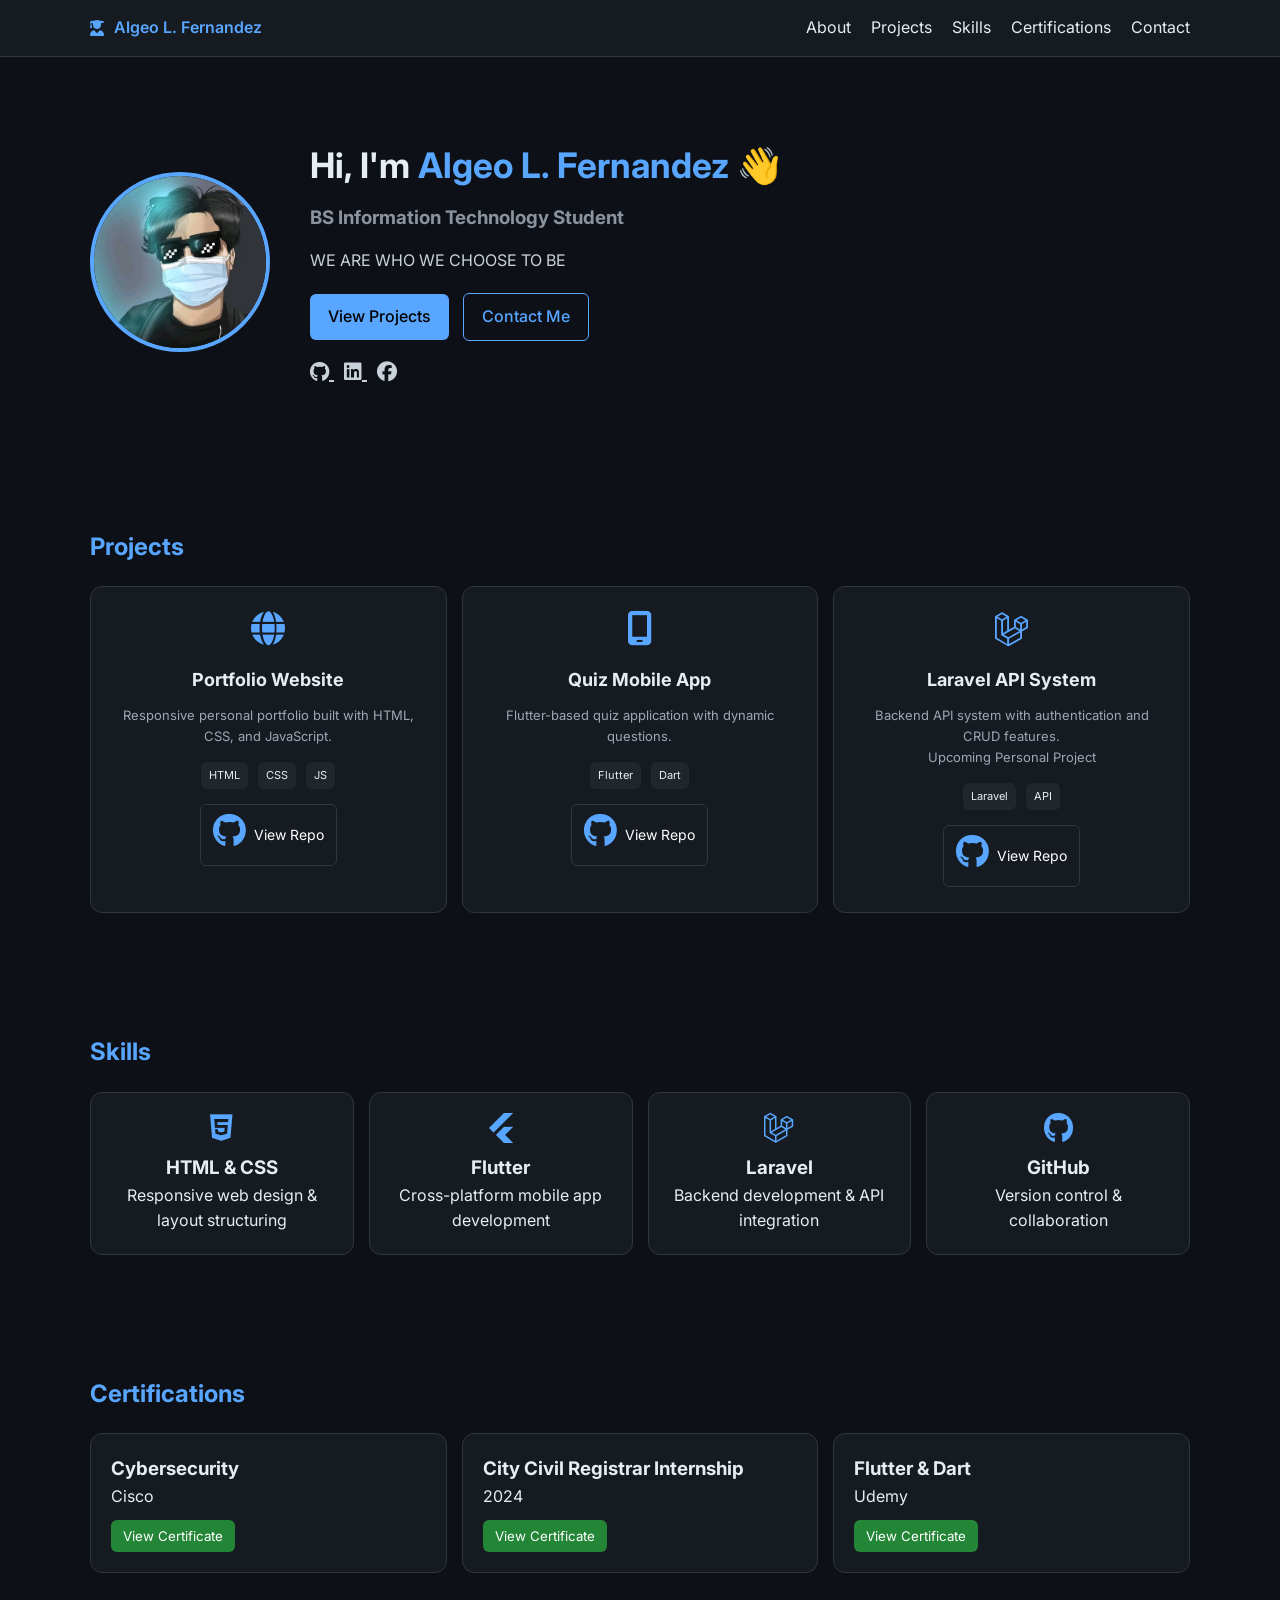
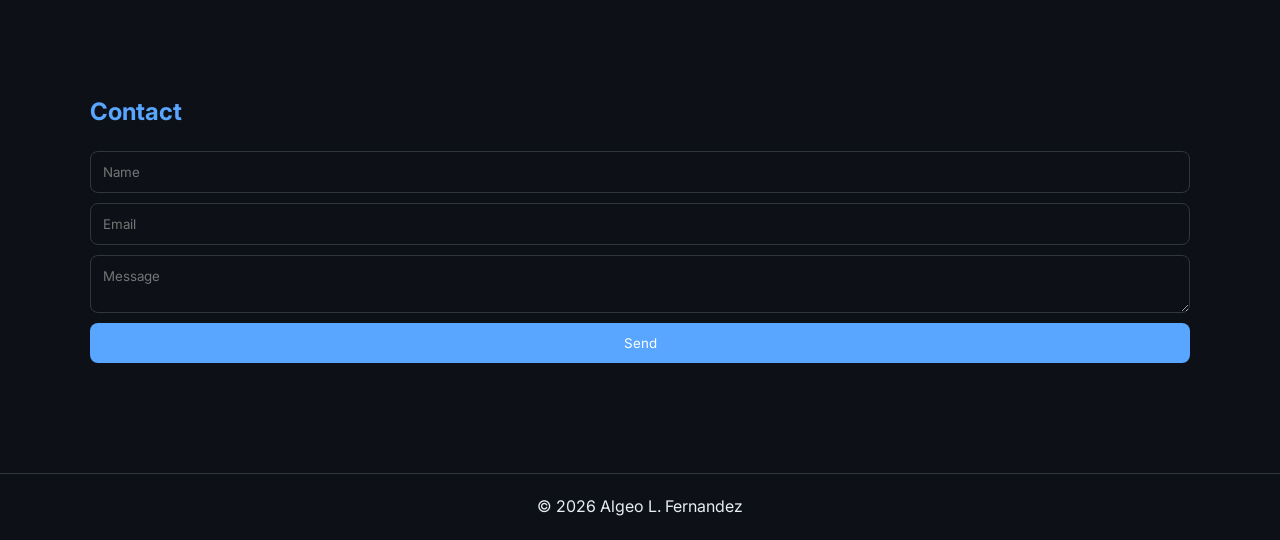
==== index.html @ 7cf80abf "first commit" ====
<!DOCTYPE html>
<html lang="en">
<head>
    <meta charset="UTF-8">
    <meta name="viewport" content="width=device-width, initial-scale=1.0, user-scalable=yes">
    <title>Algeo L. Fernandez · GitHub Style Portfolio</title>

    <link rel="stylesheet" href="https://cdnjs.cloudflare.com/ajax/libs/font-awesome/6.4.0/css/all.min.css">
    <link href="https://fonts.googleapis.com/css2?family=Inter:wght@300;400;500;600;700&display=swap" rel="stylesheet">

    <link rel="stylesheet" href="css/main.css">
</head>

<body>

<header class="header">
    <div class="container">
        <div class="logo">
            <i class="fas fa-user-graduate"></i>
            <span>Algeo L. Fernandez</span>
        </div>

        <button class="hamburger" id="hamburger">☰</button>

        <nav class="nav" id="nav">
            <a href="#profile" class="nav-link">About</a>
            <a href="#projects" class="nav-link">Projects</a>
            <a href="#skills" class="nav-link">Skills</a>
            <a href="#certifications" class="nav-link">Certifications</a>
            <a href="#contact" class="nav-link">Contact</a>
        </nav>
    </div>
</header>

<main class="container">

<!-- PROFILE -->
 <!-- HERO / INTRO -->
<section id="profile" class="hero">
    <div class="hero-content">

        <img src="assets/Geo12.jpg" alt="Profile" class="hero-avatar">

        <div class="hero-text">
            <h1>Hi, I'm <span>Algeo L. Fernandez</span> 👋</h1>

            <h3>BS Information Technology Student</h3>

            <p>
               WE ARE WHO WE CHOOSE TO BE
            </p>

            

            <div class="hero-buttons">
                <a href="#projects" class="btn primary">View Projects</a>
                <a href="#contact" class="btn outline">Contact Me</a>
            </div>

            <div class="hero-socials">
                <a href="https://github.com/Geopy2004" target="_blank">
                    <i class="fa-brands fa-github"></i>
                </a>
                <a href="https://linkedin.com" target="_blank">
                    <i class="fa-brands fa-linkedin"></i>
                </a>
                <a href="https://www.facebook.com/Geopy.69/" target="_blank">
                    <i class="fa-brands fa-facebook"></i>
                </a>
            </div>

        </div>
    </div>
</section>
<!-- PROJECTS -->
<section id="projects" class="section">
    <h2 class="section-title">Projects</h2>

    <div class="projects-grid">

        <div class="project-card">
            <i class="fa-solid fa-globe"></i>
            <h3>Portfolio Website</h3>
            <p>Responsive personal portfolio built with HTML, CSS, and JavaScript.</p>

            <div class="project-tags">
                <span>HTML</span>
                <span>CSS</span>
                <span>JS</span>
            </div>

            <!-- GITHUB LINK -->
            <a href="https://github.com/yourusername/portfolio-website" target="_blank" class="repo-btn">
                <i class="fa-brands fa-github"></i> View Repo
            </a>
        </div>

        <div class="project-card">
            <i class="fa-solid fa-mobile-screen"></i>
            <h3>Quiz Mobile App</h3>
            <p>Flutter-based quiz application with dynamic questions.</p>

            <div class="project-tags">
                <span>Flutter</span>
                <span>Dart</span>
            </div>

            <!-- GITHUB LINK -->
            <a href="https://github.com/yourusername/quiz-mobile-app" target="_blank" class="repo-btn">
                <i class="fa-brands fa-github"></i> View Repo
            </a>
        </div>

        <div class="project-card">
            <i class="fa-brands fa-laravel"></i>
            <h3>Laravel API System</h3>
            <p>Backend API system with authentication and CRUD features.</p>
            <p>Upcoming Personal Project</p>

            <div class="project-tags">
                <span>Laravel</span>
                <span>API</span>
            </div>

            <!-- GITHUB LINK -->
            <a href="https://github.com/yourusername/laravel-api-system" target="_blank" class="repo-btn">
                <i class="fa-brands fa-github"></i> View Repo
            </a>
        </div>

    </div>
</section>
<!-- SKILLS -->
<section id="skills" class="section">
    <h2 class="section-title">Skills</h2>

    <div class="skills-grid">

        <div class="skill-card">
            <i class="fa-brands fa-html5"></i>
            <h3>HTML & CSS</h3>
            <p>Responsive web design & layout structuring</p>
        </div>

        <div class="skill-card">
            <i class="fa-brands fa-flutter"></i>
            <h3>Flutter</h3>
            <p>Cross-platform mobile app development</p>
        </div>

        <div class="skill-card">
            <i class="fa-brands fa-laravel"></i>
            <h3>Laravel</h3>
            <p>Backend development & API integration</p>
        </div>

        <div class="skill-card">
            <i class="fa-brands fa-github"></i>
            <h3>GitHub</h3>
            <p>Version control & collaboration</p>
        </div>

    </div>
</section>

<!-- CERTIFICATIONS -->
<section id="certifications" class="section">
    <h2>Certifications</h2>

    <div class="cert-grid">

        <div class="cert-card">
            <h3>Cybersecurity</h3>
            <p>Cisco</p>
            <button class="view-cert" data-src="assets/certificates/cyber.pdf">
                View Certificate
            </button>
        </div>

        <div class="cert-card">
            <h3>City Civil Registrar Internship</h3>
            <p>2024</p>
            <button class="view-cert" data-src="assets/certificates/Civil_registrar.jpg">
                View Certificate
            </button>
        </div>

        <div class="cert-card">
            <h3>Flutter & Dart</h3>
            <p>Udemy</p>
            <button class="view-cert" data-src="assets/certificates/flutter.jpg">
                View Certificate
            </button>
        </div>

    </div>
</section>

<!-- CONTACT -->
<section id="contact" class="section">
    <h2>Contact</h2>

    <form id="contactForm">
        <input type="text" id="name" placeholder="Name" required>
        <input type="email" id="email" placeholder="Email" required>
        <textarea id="message" placeholder="Message" required></textarea>

        <button type="submit">Send</button>
        <p id="formStatus"></p>
    </form>
</section>

</main>

<!-- MODAL -->
<div id="certModal" class="modal">
    <span class="close">&times;</span>

    <div class="modal-content">
        <img id="certImage">
        <iframe id="certFrame"></iframe>
    </div>
</div>

<footer class="footer">
    <p>© 2026 Algeo L. Fernandez</p>
</footer>

<script src="js/script.js"></script>

</body>
</html>
---- css/main.css ----
/* ===== RESET ===== */
* {
    margin: 0;
    padding: 0;
    box-sizing: border-box;
    font-family: 'Inter', sans-serif;
}
/* HERO SECTION */
.hero {
    padding: 80px 0;
}

.hero-content {
    display: flex;
    align-items: center;
    gap: 40px;
    flex-wrap: wrap;
}

.hero-avatar {
    width: 180px;
    height: 180px;
    border-radius: 50%;
    object-fit: cover;
    border: 4px solid #58a6ff;
}

.hero-text h1 {
    font-size: 2.2rem;
    margin-bottom: 10px;
}

.hero-text h1 span {
    color: #58a6ff;
}

.hero-text h3 {
    color: #8b949e;
    margin-bottom: 15px;
}

.hero-text p {
    color: #c9d1d9;
    max-width: 600px;
    line-height: 1.6;
}

.hero-buttons {
    margin-top: 20px;
}

.btn {
    display: inline-block;
    padding: 10px 18px;
    margin-right: 10px;
    border-radius: 6px;
    text-decoration: none;
    font-weight: 500;
}

.primary {
    background: #58a6ff;
    color: #000;
}

.outline {
    border: 1px solid #58a6ff;
    color: #58a6ff;
}

.hero-socials {
    margin-top: 15px;
}

.hero-socials a {
    color: #c9d1d9;
    font-size: 20px;
    margin-right: 10px;
    transition: 0.3s;
}

.hero-socials a:hover {
    color: #58a6ff;
}
body {
    background: #0d1117;
    color: #e6edf3;
    line-height: 1.6;
}

/* ===== CONTAINER ===== */
.container {
    width: 90%;
    max-width: 1100px;
    margin: auto;
}

/* ===== HEADER ===== */
.header {
    position: sticky;
    top: 0;
    background: #161b22;
    padding: 15px 0;
    border-bottom: 1px solid #30363d;
    z-index: 1000;
}

.header .container {
    display: flex;
    justify-content: space-between;
    align-items: center;
}

.logo {
    display: flex;
    align-items: center;
    gap: 10px;
    font-weight: 600;
    color: #58a6ff;
}

/* NAV */
.nav {
    display: flex;
    gap: 20px;
}

.nav a {
    color: #e6edf3;
    text-decoration: none;
    transition: 0.3s;
}

.nav a:hover {
    color: #58a6ff;
}

/* HAMBURGER */
.hamburger {
    display: none;
    font-size: 26px;
    background: none;
    border: none;
    color: white;
    cursor: pointer;
}

/* ===== SECTIONS ===== */
.section {
    padding: 60px 0;
}

.section h2 {
    margin-bottom: 20px;
    color: #58a6ff;
}

/* ===== RESET ===== */
* {
    margin: 0;
    padding: 0;
    box-sizing: border-box;
    font-family: 'Inter', sans-serif;
}

body {
    background: #0d1117;
    color: #e6edf3;
    line-height: 1.6;
}

/* ===== CONTAINER ===== */
.container {
    width: 90%;
    max-width: 1100px;
    margin: auto;
}

/* ===== HEADER ===== */
.header {
    position: sticky;
    top: 0;
    background: #161b22;
    padding: 15px 0;
    border-bottom: 1px solid #30363d;
    z-index: 1000;
}

.header .container {
    display: flex;
    justify-content: space-between;
    align-items: center;
}

.logo {
    display: flex;
    align-items: center;
    gap: 10px;
    font-weight: 600;
    color: #58a6ff;
}

/* NAV */
.nav {
    display: flex;
    gap: 20px;
}

.nav a {
    color: #e6edf3;
    text-decoration: none;
    transition: 0.3s;
}

.nav a:hover {
    color: #58a6ff;
}

/* HAMBURGER */
.hamburger {
    display: none;
    font-size: 26px;
    background: none;
    border: none;
    color: white;
    cursor: pointer;
}

/* ===== SECTIONS ===== */
.section {
    padding: 60px 0;
}

.section h2 {
    margin-bottom: 20px;
    color: #58a6ff;
}

/* =========================
   PROFILE (LEFT - RIGHT)
========================= */
.profile-header {
    display: flex;
    align-items: center;
    justify-content: space-between;
    gap: 40px;
    flex-wrap: wrap;
}

.profile-avatar {
    width: 160px;
    height: 160px;
    border-radius: 50%;
    object-fit: cover;
    border: 3px solid #58a6ff;
}

.profile-header div {
    flex: 1;
    min-width: 250px;
}

/* =========================
   PROJECTS GRID (SKILLS STYLE)
========================= */
.projects-grid {
    display: grid;
    grid-template-columns: repeat(auto-fit, minmax(220px, 1fr));
    gap: 15px;
}

/* PROJECT CARD */
.project-card {
    background: #161b22;
    padding: 25px;
    border-radius: 12px;
    border: 1px solid #30363d;
    text-align: center;
    transition: 0.3s ease;
    cursor: pointer;
}

/* ICON */
.project-card i {
    font-size: 34px;
    color: #58a6ff;
    margin-bottom: 10px;
}

/* TITLE */
.project-card h3 {
    font-size: 18px;
    margin: 10px 0;
}

/* DESCRIPTION */
.project-card p {
    font-size: 13px;
    color: #9da7b3;
}

/* HOVER EFFECT */
.project-card:hover {
    transform: translateY(-6px);
    border-color: #58a6ff;
    box-shadow: 0 10px 20px rgba(88, 166, 255, 0.15);
}

/* TAGS */
.project-tags {
    margin-top: 12px;
}

.project-tags span {
    display: inline-block;
    background: #21262d;
    padding: 5px 8px;
    border-radius: 6px;
    font-size: 11px;
    margin: 3px;
    color: #e6edf3;
}

/* SECTION TITLE */
.section-title {
    margin-bottom: 20px;
    color: #58a6ff;
}
.repo-btn {
    display: inline-flex;
    align-items: center;
    gap: 8px;
    margin-top: 12px;
    padding: 8px 12px;
    border-radius: 6px;
    background: #161b22;
    color: #fff;
    text-decoration: none;
    border: 1px solid #30363d;
    transition: 0.3s;
    font-size: 14px;
}

.repo-btn:hover {
    background: #238636;
    border-color: #238636;
    transform: translateY(-2px);
}

/* =========================
   CERTIFICATIONS
========================= */
.cert-grid {
    display: grid;
    grid-template-columns: repeat(auto-fit, minmax(220px, 1fr));
    gap: 15px;
}

.cert-card {
    background: #161b22;
    padding: 20px;
    border-radius: 12px;
    border: 1px solid #30363d;
}

.view-cert {
    margin-top: 10px;
    padding: 8px 12px;
    border: none;
    background: #238636;
    color: white;
    border-radius: 6px;
    cursor: pointer;
}

/* =========================
   CONTACT
========================= */
form {
    display: flex;
    flex-direction: column;
    gap: 10px;
}

input, textarea {
    padding: 12px;
    border-radius: 8px;
    border: 1px solid #30363d;
    background: #0d1117;
    color: white;
}

button[type="submit"] {
    padding: 12px;
    background: #58a6ff;
    border: none;
    color: white;
    border-radius: 8px;
    cursor: pointer;
}

/* =========================
   MODAL (AUTO IMAGE SIZE FIX)
========================= */
.modal {
    display: none;
    position: fixed;
    inset: 0;
    background: rgba(0,0,0,0.85);
    justify-content: center;
    align-items: center;
    padding: 20px;
    z-index: 2000;
}

.modal-content {
    max-width: 90vw;
    max-height: 90vh;
    display: flex;
    justify-content: center;
    align-items: center;
}

.modal img {
    width: auto;
    height: auto;
    max-width: 100%;
    max-height: 90vh;
    object-fit: contain;
    border-radius: 8px;
}

.modal iframe {
    width: 90vw;
    height: 90vh;
    border: none;
    background: white;
}

.close {
    position: absolute;
    top: 15px;
    right: 25px;
    font-size: 32px;
    cursor: pointer;
    color: white;
}

/* =========================
   FOOTER
========================= */
.footer {
    text-align: center;
    padding: 20px;
    border-top: 1px solid #30363d;
    margin-top: 40px;
}

/* =========================
   RESPONSIVE
========================= */
@media (max-width: 768px) {

    .nav {
        display: none;
        flex-direction: column;
        background: #161b22;
        position: absolute;
        top: 60px;
        right: 20px;
        padding: 10px;
        border: 1px solid #30363d;
    }

    .nav.active {
        display: flex;
    }

    .hamburger {
        display: block;
    }

    .profile-header {
        flex-direction: column;
        text-align: center;
    }

    .project-card {
        flex-direction: column;
    }
}

/* ===== SKILLS ===== */
.skills-grid {
    display: grid;
    grid-template-columns: repeat(auto-fit, minmax(200px, 1fr));
    gap: 15px;
}

.skill-card {
    background: #161b22;
    padding: 20px;
    border-radius: 12px;
    border: 1px solid #30363d;
    text-align: center;
    transition: 0.3s;
}

.skill-card i {
    font-size: 30px;
    margin-bottom: 10px;
    color: #58a6ff;
}

.skill-card:hover {
    transform: scale(1.05);
}

/* ===== CERTIFICATES ===== */
.cert-grid {
    display: grid;
    grid-template-columns: repeat(auto-fit, minmax(220px, 1fr));
    gap: 15px;
}

.cert-card {
    background: #161b22;
    padding: 20px;
    border-radius: 12px;
    border: 1px solid #30363d;
}

.view-cert {
    margin-top: 10px;
    padding: 8px 12px;
    border: none;
    background: #238636;
    color: white;
    border-radius: 6px;
    cursor: pointer;
}

/* ===== CONTACT ===== */
form {
    display: flex;
    flex-direction: column;
    gap: 10px;
}

input, textarea {
    padding: 12px;
    border-radius: 8px;
    border: 1px solid #30363d;
    background: #0d1117;
    color: white;
}

button[type="submit"] {
    padding: 12px;
    background: #58a6ff;
    border: none;
    color: white;
    border-radius: 8px;
    cursor: pointer;
}

/* ===== MODAL ===== */
.modal {
    display: none;
    position: fixed;
    inset: 0;
    background: rgba(0,0,0,0.85);
    justify-content: center;
    align-items: center;
    padding: 20px;
}

.modal-content {
    max-width: 90vw;
    max-height: 90vh;
    display: flex;
    justify-content: center;
    align-items: center;
}

/* IMAGE AUTO SIZE (KEY FIX) */
.modal img {
    width: auto;
    height: auto;
    max-width: 100%;
    max-height: 90vh;
    object-fit: contain;
    border-radius: 8px;
}

/* PDF VIEW */
.modal iframe {
    width: 90vw;
    height: 90vh;
    border: none;
}

.close {
    position: absolute;
    top: 15px;
    right: 25px;
    font-size: 32px;
    cursor: pointer;
    color: white;
}

/* ===== FOOTER ===== */
.footer {
    text-align: center;
    padding: 20px;
    border-top: 1px solid #30363d;
    margin-top: 40px;
}

/* ===== RESPONSIVE ===== */
@media (max-width: 768px) {
    .nav {
        display: none;
        flex-direction: column;
        background: #161b22;
        position: absolute;
        top: 60px;
        right: 20px;
        padding: 10px;
        border: 1px solid #30363d;
    }

    .nav.active {
        display: flex;
    }

    .hamburger {
        display: block;
    }

    .profile-header {
        flex-direction: column;
        text-align: center;
    }
}
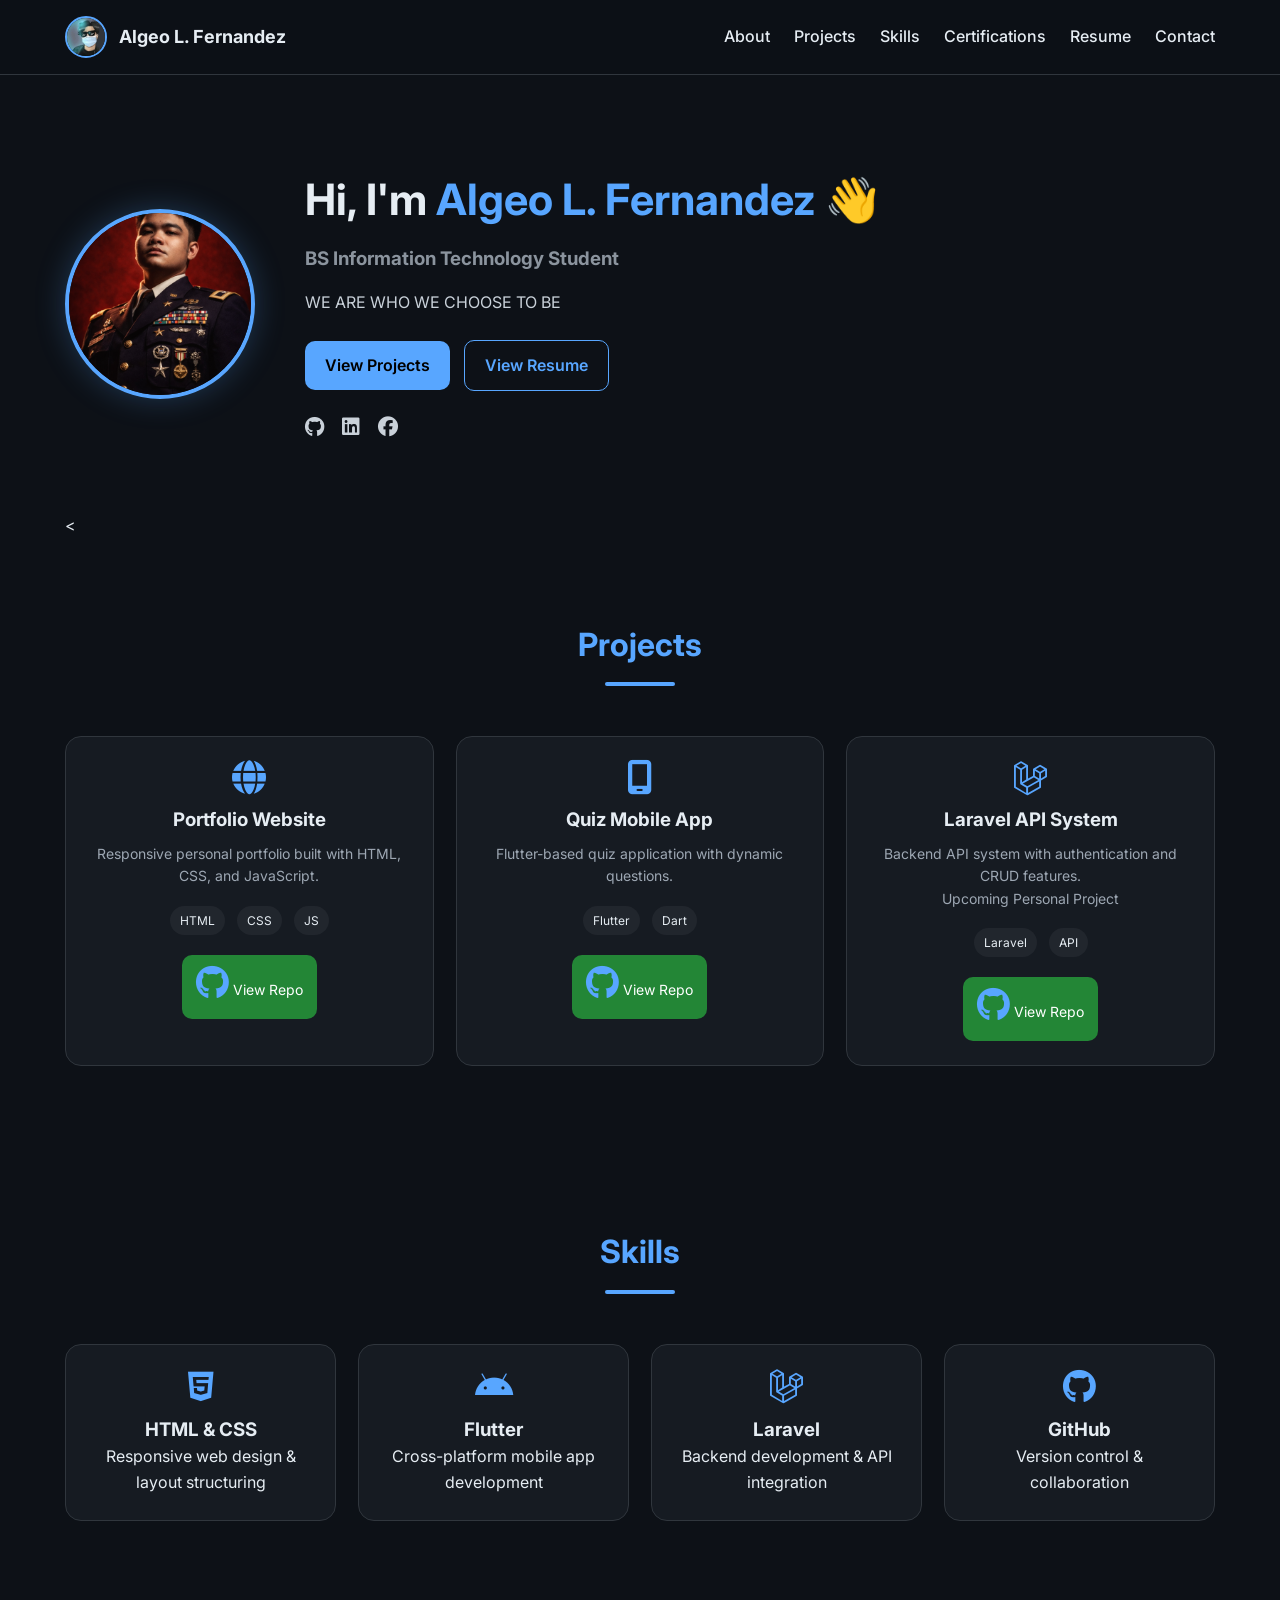
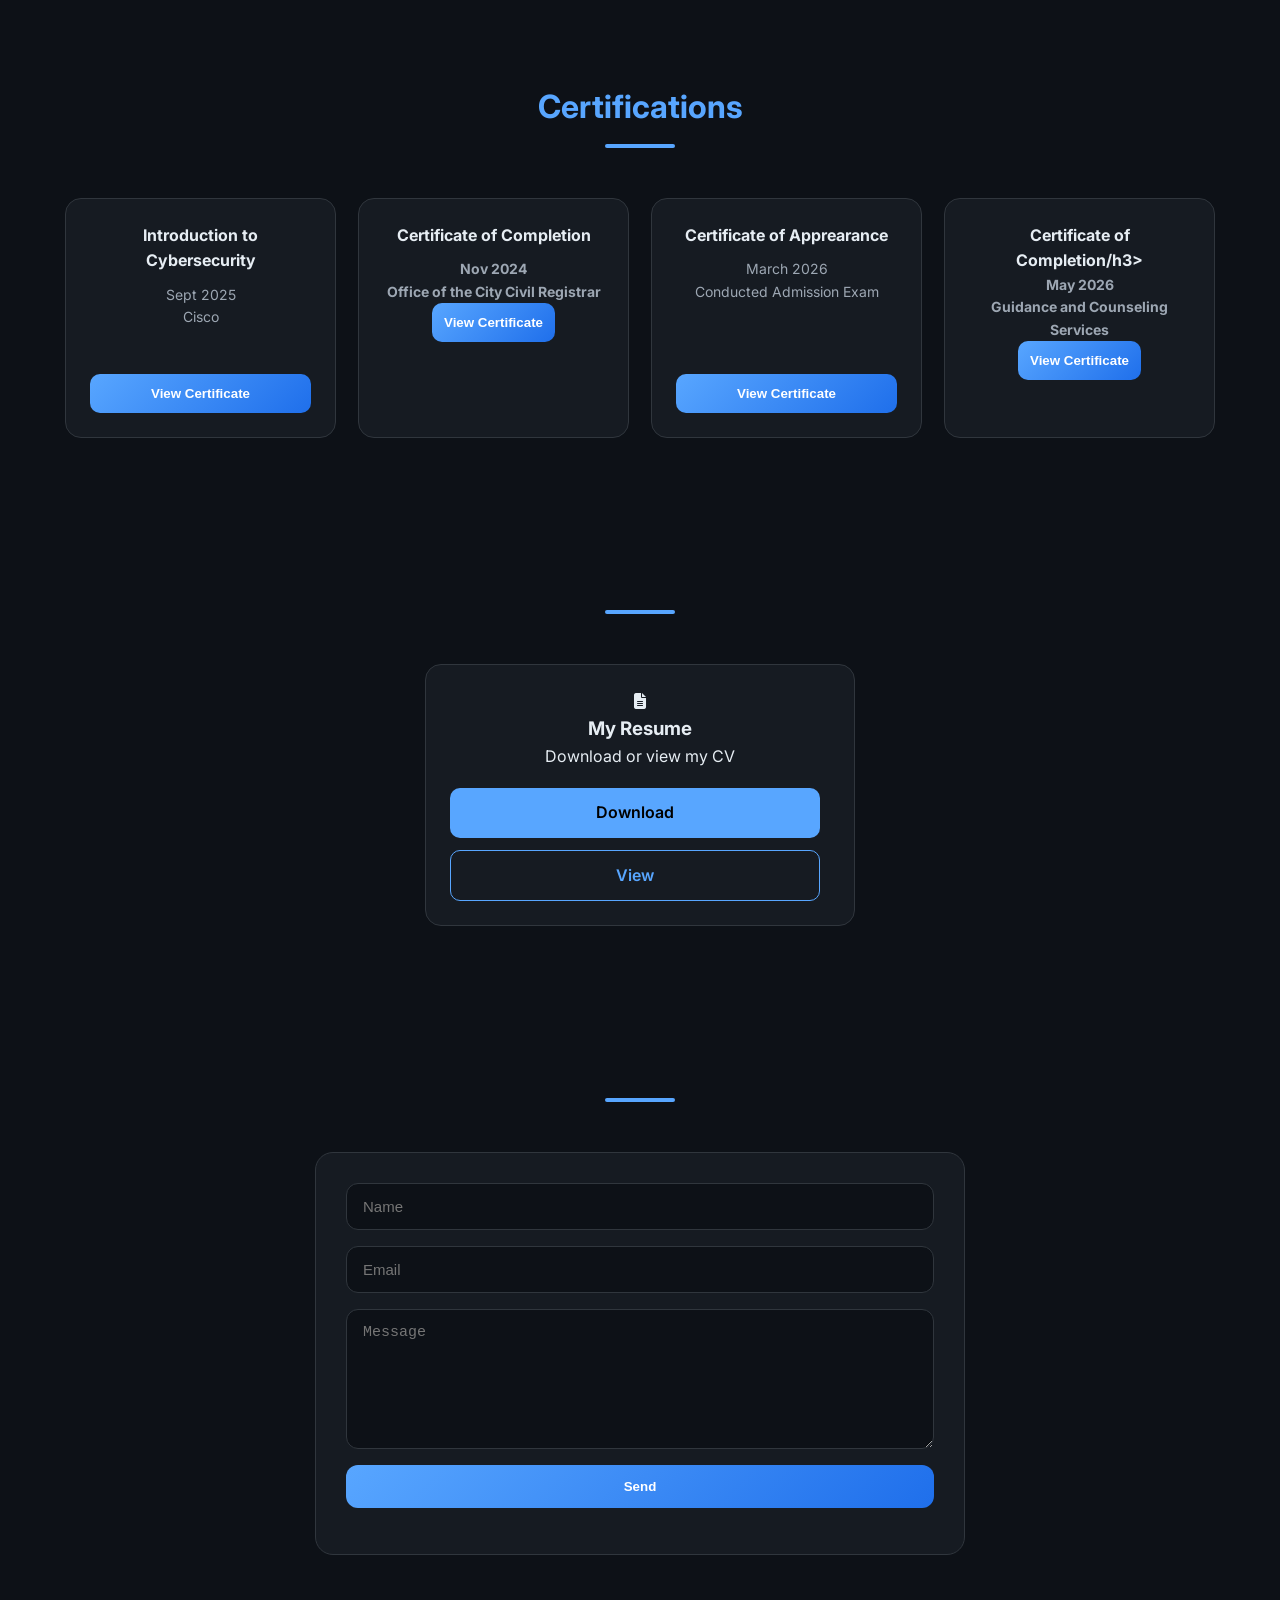
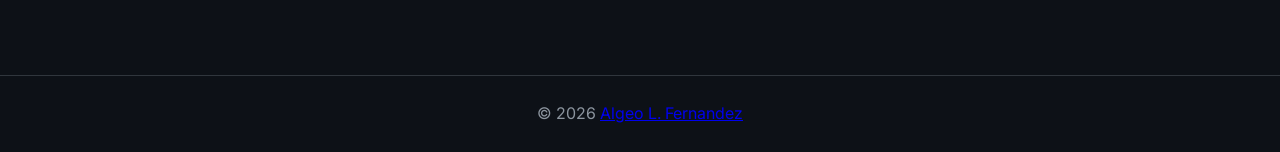
==== commit 7aa43f84: "your message" ====
--- a/index.html
+++ b/index.html
@@ -13,66 +13,60 @@
 
 <body>
 
+<!-- HEADER -->
 <header class="header">
     <div class="container">
-        <div class="logo">
-            <i class="fas fa-user-graduate"></i>
+
+        <div class="pfp">
+            <img src="assets/Geo12.jpg" alt="Profile Picture">
             <span>Algeo L. Fernandez</span>
         </div>
 
-        <button class="hamburger" id="hamburger">☰</button>
+        <button class="hamburger" id="hamburger" aria-label="Menu">☰</button>
 
         <nav class="nav" id="nav">
             <a href="#profile" class="nav-link">About</a>
             <a href="#projects" class="nav-link">Projects</a>
             <a href="#skills" class="nav-link">Skills</a>
             <a href="#certifications" class="nav-link">Certifications</a>
+            <a href="#resume" class="nav-link">Resume</a>
             <a href="#contact" class="nav-link">Contact</a>
         </nav>
+
     </div>
 </header>
 
 <main class="container">
 
 <!-- PROFILE -->
- <!-- HERO / INTRO -->
 <section id="profile" class="hero">
     <div class="hero-content">
 
-        <img src="assets/Geo12.jpg" alt="Profile" class="hero-avatar">
+        <img src="assets/algeo.png" alt="Profile" class="hero-avatar">
 
         <div class="hero-text">
+
             <h1>Hi, I'm <span>Algeo L. Fernandez</span> 👋</h1>
-
             <h3>BS Information Technology Student</h3>
 
-            <p>
-               WE ARE WHO WE CHOOSE TO BE
-            </p>
-
-            
+            <p>WE ARE WHO WE CHOOSE TO BE</p>
 
             <div class="hero-buttons">
                 <a href="#projects" class="btn primary">View Projects</a>
-                <a href="#contact" class="btn outline">Contact Me</a>
+                <a href="#resume" class="btn outline">View Resume</a>
             </div>
 
             <div class="hero-socials">
-                <a href="https://github.com/Geopy2004" target="_blank">
-                    <i class="fa-brands fa-github"></i>
-                </a>
-                <a href="https://linkedin.com" target="_blank">
-                    <i class="fa-brands fa-linkedin"></i>
-                </a>
-                <a href="https://www.facebook.com/Geopy.69/" target="_blank">
-                    <i class="fa-brands fa-facebook"></i>
-                </a>
-            </div>
-
-        </div>
-    </div>
-</section>
-<!-- PROJECTS -->
+                <a href="https://github.com/Geopy2004" target="_blank"><i class="fa-brands fa-github"></i></a>
+                <a href="https://linkedin.com" target="_blank"><i class="fa-brands fa-linkedin"></i></a>
+                <a href="https://www.facebook.com/Geopy.69/" target="_blank"><i class="fa-brands fa-facebook"></i></a>
+            </div>
+
+        </div>
+    </div>
+</section>
+
+<<!-- PROJECTS -->
 <section id="projects" class="section">
     <h2 class="section-title">Projects</h2>
 
@@ -130,6 +124,7 @@
 
     </div>
 </section>
+
 <!-- SKILLS -->
 <section id="skills" class="section">
     <h2 class="section-title">Skills</h2>
@@ -143,7 +138,7 @@
         </div>
 
         <div class="skill-card">
-            <i class="fa-brands fa-flutter"></i>
+            <i class="fa-brands fa-android"></i>
             <h3>Flutter</h3>
             <p>Cross-platform mobile app development</p>
         </div>
@@ -163,34 +158,59 @@
     </div>
 </section>
 
+
 <!-- CERTIFICATIONS -->
 <section id="certifications" class="section">
-    <h2>Certifications</h2>
+    <h2 class="section-title">Certifications</h2>
 
     <div class="cert-grid">
 
         <div class="cert-card">
-            <h3>Cybersecurity</h3>
+            <h3>Introduction to Cybersecurity</h3>
+            <p>Sept 2025</p>
             <p>Cisco</p>
-            <button class="view-cert" data-src="assets/certificates/cyber.pdf">
-                View Certificate
-            </button>
-        </div>
-
-        <div class="cert-card">
-            <h3>City Civil Registrar Internship</h3>
-            <p>2024</p>
-            <button class="view-cert" data-src="assets/certificates/Civil_registrar.jpg">
-                View Certificate
-            </button>
-        </div>
-
-        <div class="cert-card">
-            <h3>Flutter & Dart</h3>
-            <p>Udemy</p>
-            <button class="view-cert" data-src="assets/certificates/flutter.jpg">
-                View Certificate
-            </button>
+            <button class="view-cert" data-src="assets/certificates/cyber.pdf">View Certificate</button>
+        </div>
+
+        <div class="cert-card">
+            <h3>Certificate of Completion<h3>
+                <p>Nov 2024</p>
+            <p>Office of the City Civil Registrar</p>
+            <button class="view-cert" data-src="assets/certificates/Civil_registrar.jpg">View Certificate</button>
+        </div>
+
+        <div class="cert-card">
+            <h3>Certificate of Apprearance</h3>
+            <p>March 2026</p>
+            <p>Conducted Admission Exam</p>
+            <button class="view-cert" data-src="assets/certificates/hello.png">View Certificate</button>
+        </div>
+
+        <div class="cert-card">
+            <h3>Certificate of Completion/h3>
+                <p>May 2026</p>
+            <p>Guidance and Counseling Services</p>
+            <button class="view-cert" data-src="assets/certificates/sas.jpg">View Certificate</button>
+        </div>
+
+    </div>
+</section>
+
+<!-- RESUME -->
+<section id="resume" class="section">
+    <h2 class="section-title"></h2>
+
+    <div class="resume-container">
+
+        <div class="resume-card">
+            <i class="fas fa-file-alt"></i>
+            <h3>My Resume</h3>
+            <p>Download or view my CV</p>
+
+            <div class="resume-actions">
+                <a href="assets/resume/Resume.pdf" download class="btn primary">Download</a>
+                <a href="assets/resume/Resume.pdf" target="_blank" class="btn outline">View</a>
+            </div>
         </div>
 
     </div>
@@ -198,33 +218,43 @@
 
 <!-- CONTACT -->
 <section id="contact" class="section">
-    <h2>Contact</h2>
-
-    <form id="contactForm">
-        <input type="text" id="name" placeholder="Name" required>
-        <input type="email" id="email" placeholder="Email" required>
-        <textarea id="message" placeholder="Message" required></textarea>
+    <h2 class="section-title"></h2>
+
+    <form id="contactForm" action="https://formsubmit.co/algeofernan34@gmail.com" method="POST">
+
+        <input type="text" name="name" placeholder="Name" required>
+        <input type="email" name="email" placeholder="Email" required>
+        <textarea name="message" placeholder="Message" required></textarea>
+
+        <input type="hidden" name="_captcha" value="false">
+        <input type="hidden" name="_next" value="thankyou.html">
 
         <button type="submit">Send</button>
+
         <p id="formStatus"></p>
+
     </form>
 </section>
 
 </main>
 
-<!-- MODAL -->
+<!-- FOOTER -->
+<footer class="footer">
+   <p>
+    © 2026 
+    <a href="games.html">Algeo L. Fernandez</a>
+</p>
+</footer>
+
+<!-- MODAL (MOVED OUTSIDE MAIN - BEST PRACTICE) -->
 <div id="certModal" class="modal">
     <span class="close">&times;</span>
 
     <div class="modal-content">
-        <img id="certImage">
-        <iframe id="certFrame"></iframe>
+        <img id="certImage" class="cert-preview">
+        <iframe id="certFrame" class="cert-preview"></iframe>
     </div>
 </div>
-
-<footer class="footer">
-    <p>© 2026 Algeo L. Fernandez</p>
-</footer>
 
 <script src="js/script.js"></script>
 
--- a/css/main.css
+++ b/css/main.css
@@ -1,645 +1,501 @@
+/* ==================================================
+   CLEANED + IMPROVED PORTFOLIO CSS
+   Modern Dark Theme / Better Layout / Smooth Effects
+================================================== */
+
 /* ===== RESET ===== */
-* {
-    margin: 0;
-    padding: 0;
-    box-sizing: border-box;
-    font-family: 'Inter', sans-serif;
-}
-/* HERO SECTION */
-.hero {
-    padding: 80px 0;
-}
-
-.hero-content {
-    display: flex;
-    align-items: center;
-    gap: 40px;
-    flex-wrap: wrap;
-}
-
-.hero-avatar {
-    width: 180px;
-    height: 180px;
-    border-radius: 50%;
-    object-fit: cover;
-    border: 4px solid #58a6ff;
-}
-
-.hero-text h1 {
-    font-size: 2.2rem;
-    margin-bottom: 10px;
-}
-
-.hero-text h1 span {
-    color: #58a6ff;
-}
-
-.hero-text h3 {
-    color: #8b949e;
-    margin-bottom: 15px;
-}
-
-.hero-text p {
-    color: #c9d1d9;
-    max-width: 600px;
-    line-height: 1.6;
-}
-
-.hero-buttons {
-    margin-top: 20px;
-}
-
-.btn {
-    display: inline-block;
-    padding: 10px 18px;
-    margin-right: 10px;
-    border-radius: 6px;
-    text-decoration: none;
-    font-weight: 500;
-}
-
-.primary {
-    background: #58a6ff;
-    color: #000;
-}
-
-.outline {
-    border: 1px solid #58a6ff;
-    color: #58a6ff;
-}
-
-.hero-socials {
-    margin-top: 15px;
-}
-
-.hero-socials a {
-    color: #c9d1d9;
-    font-size: 20px;
-    margin-right: 10px;
-    transition: 0.3s;
-}
-
-.hero-socials a:hover {
-    color: #58a6ff;
-}
-body {
-    background: #0d1117;
-    color: #e6edf3;
-    line-height: 1.6;
-}
-
-/* ===== CONTAINER ===== */
-.container {
-    width: 90%;
-    max-width: 1100px;
-    margin: auto;
+*{
+  margin:0;
+  padding:0;
+  box-sizing:border-box;
+}
+
+html{
+  scroll-behavior:smooth;
+}
+
+body{
+  font-family:'Inter',sans-serif;
+  background:#0d1117;
+  color:#e6edf3;
+  line-height:1.6;
+}
+
+/* ===== GLOBAL ===== */
+.container{
+  width:90%;
+  max-width:1150px;
+  margin:auto;
+}
+
+.section{
+  padding:80px 0;
+}
+
+.section-title{
+  text-align:center;
+  font-size:2rem;
+  margin-bottom:50px;
+  color:#58a6ff;
+  position:relative;
+}
+
+.section-title::after{
+  content:"";
+  width:70px;
+  height:4px;
+  background:#58a6ff;
+  display:block;
+  margin:12px auto 0;
+  border-radius:10px;
 }
 
 /* ===== HEADER ===== */
-.header {
-    position: sticky;
-    top: 0;
-    background: #161b22;
-    padding: 15px 0;
-    border-bottom: 1px solid #30363d;
-    z-index: 1000;
-}
-
-.header .container {
-    display: flex;
-    justify-content: space-between;
-    align-items: center;
-}
-
-.logo {
-    display: flex;
-    align-items: center;
-    gap: 10px;
-    font-weight: 600;
-    color: #58a6ff;
+.header{
+  position:sticky;
+  top:0;
+  z-index:1000;
+  background:rgba(13,17,23,.88);
+  backdrop-filter:blur(12px);
+  border-bottom:1px solid #30363d;
+}
+
+.header .container{
+  display:flex;
+  justify-content:space-between;
+  align-items:center;
+  padding:16px 0;
+}
+
+/* Profile Logo */
+.pfp{
+  display:flex;
+  align-items:center;
+  gap:12px;
+}
+
+.pfp img{
+  width:42px;
+  height:42px;
+  border-radius:50%;
+  object-fit:cover;
+  border:2px solid #58a6ff;
+}
+
+.pfp span{
+  font-size:18px;
+  font-weight:700;
 }
 
 /* NAV */
-.nav {
-    display: flex;
-    gap: 20px;
-}
-
-.nav a {
-    color: #e6edf3;
-    text-decoration: none;
-    transition: 0.3s;
-}
-
-.nav a:hover {
-    color: #58a6ff;
+.nav{
+  display:flex;
+  gap:24px;
+}
+
+.nav a{
+  text-decoration:none;
+  color:#e6edf3;
+  font-weight:500;
+  transition:.25s;
+}
+
+.nav a:hover{
+  color:#58a6ff;
 }
 
 /* HAMBURGER */
-.hamburger {
-    display: none;
-    font-size: 26px;
-    background: none;
-    border: none;
-    color: white;
-    cursor: pointer;
-}
-
-/* ===== SECTIONS ===== */
-.section {
-    padding: 60px 0;
-}
-
-.section h2 {
-    margin-bottom: 20px;
-    color: #58a6ff;
-}
-
-/* ===== RESET ===== */
-* {
-    margin: 0;
-    padding: 0;
-    box-sizing: border-box;
-    font-family: 'Inter', sans-serif;
-}
-
-body {
-    background: #0d1117;
-    color: #e6edf3;
-    line-height: 1.6;
-}
-
-/* ===== CONTAINER ===== */
-.container {
-    width: 90%;
-    max-width: 1100px;
-    margin: auto;
-}
-
-/* ===== HEADER ===== */
-.header {
-    position: sticky;
-    top: 0;
-    background: #161b22;
-    padding: 15px 0;
-    border-bottom: 1px solid #30363d;
-    z-index: 1000;
-}
-
-.header .container {
-    display: flex;
-    justify-content: space-between;
-    align-items: center;
-}
-
-.logo {
-    display: flex;
-    align-items: center;
-    gap: 10px;
-    font-weight: 600;
-    color: #58a6ff;
-}
-
-/* NAV */
-.nav {
-    display: flex;
-    gap: 20px;
-}
-
-.nav a {
-    color: #e6edf3;
-    text-decoration: none;
-    transition: 0.3s;
-}
-
-.nav a:hover {
-    color: #58a6ff;
-}
-
-/* HAMBURGER */
-.hamburger {
-    display: none;
-    font-size: 26px;
-    background: none;
-    border: none;
-    color: white;
-    cursor: pointer;
-}
-
-/* ===== SECTIONS ===== */
-.section {
-    padding: 60px 0;
-}
-
-.section h2 {
-    margin-bottom: 20px;
-    color: #58a6ff;
-}
-
-/* =========================
-   PROFILE (LEFT - RIGHT)
-========================= */
-.profile-header {
-    display: flex;
-    align-items: center;
-    justify-content: space-between;
-    gap: 40px;
-    flex-wrap: wrap;
-}
-
-.profile-avatar {
-    width: 160px;
-    height: 160px;
-    border-radius: 50%;
-    object-fit: cover;
-    border: 3px solid #58a6ff;
-}
-
-.profile-header div {
-    flex: 1;
-    min-width: 250px;
-}
-
-/* =========================
-   PROJECTS GRID (SKILLS STYLE)
-========================= */
-.projects-grid {
-    display: grid;
-    grid-template-columns: repeat(auto-fit, minmax(220px, 1fr));
-    gap: 15px;
-}
-
-/* PROJECT CARD */
-.project-card {
-    background: #161b22;
-    padding: 25px;
-    border-radius: 12px;
-    border: 1px solid #30363d;
-    text-align: center;
-    transition: 0.3s ease;
-    cursor: pointer;
-}
-
-/* ICON */
-.project-card i {
-    font-size: 34px;
-    color: #58a6ff;
-    margin-bottom: 10px;
-}
-
-/* TITLE */
-.project-card h3 {
-    font-size: 18px;
-    margin: 10px 0;
-}
-
-/* DESCRIPTION */
-.project-card p {
-    font-size: 13px;
-    color: #9da7b3;
-}
-
-/* HOVER EFFECT */
-.project-card:hover {
-    transform: translateY(-6px);
-    border-color: #58a6ff;
-    box-shadow: 0 10px 20px rgba(88, 166, 255, 0.15);
-}
-
-/* TAGS */
-.project-tags {
-    margin-top: 12px;
-}
-
-.project-tags span {
-    display: inline-block;
-    background: #21262d;
-    padding: 5px 8px;
-    border-radius: 6px;
-    font-size: 11px;
-    margin: 3px;
-    color: #e6edf3;
-}
-
-/* SECTION TITLE */
-.section-title {
-    margin-bottom: 20px;
-    color: #58a6ff;
-}
-.repo-btn {
-    display: inline-flex;
-    align-items: center;
-    gap: 8px;
-    margin-top: 12px;
-    padding: 8px 12px;
-    border-radius: 6px;
-    background: #161b22;
-    color: #fff;
-    text-decoration: none;
-    border: 1px solid #30363d;
-    transition: 0.3s;
-    font-size: 14px;
-}
-
-.repo-btn:hover {
-    background: #238636;
-    border-color: #238636;
-    transform: translateY(-2px);
-}
-
-/* =========================
-   CERTIFICATIONS
-========================= */
-.cert-grid {
-    display: grid;
-    grid-template-columns: repeat(auto-fit, minmax(220px, 1fr));
-    gap: 15px;
-}
-
-.cert-card {
-    background: #161b22;
-    padding: 20px;
-    border-radius: 12px;
-    border: 1px solid #30363d;
-}
-
-.view-cert {
-    margin-top: 10px;
-    padding: 8px 12px;
-    border: none;
-    background: #238636;
-    color: white;
-    border-radius: 6px;
-    cursor: pointer;
-}
-
-/* =========================
-   CONTACT
-========================= */
-form {
-    display: flex;
-    flex-direction: column;
-    gap: 10px;
-}
-
-input, textarea {
-    padding: 12px;
-    border-radius: 8px;
-    border: 1px solid #30363d;
-    background: #0d1117;
-    color: white;
-}
-
-button[type="submit"] {
-    padding: 12px;
-    background: #58a6ff;
-    border: none;
-    color: white;
-    border-radius: 8px;
-    cursor: pointer;
-}
-
-/* =========================
-   MODAL (AUTO IMAGE SIZE FIX)
-========================= */
-.modal {
-    display: none;
-    position: fixed;
-    inset: 0;
-    background: rgba(0,0,0,0.85);
-    justify-content: center;
-    align-items: center;
-    padding: 20px;
-    z-index: 2000;
-}
-
-.modal-content {
-    max-width: 90vw;
-    max-height: 90vh;
-    display: flex;
-    justify-content: center;
-    align-items: center;
-}
-
-.modal img {
-    width: auto;
-    height: auto;
-    max-width: 100%;
-    max-height: 90vh;
-    object-fit: contain;
-    border-radius: 8px;
-}
-
-.modal iframe {
-    width: 90vw;
-    height: 90vh;
-    border: none;
-    background: white;
-}
-
-.close {
-    position: absolute;
-    top: 15px;
-    right: 25px;
-    font-size: 32px;
-    cursor: pointer;
-    color: white;
-}
-
-/* =========================
-   FOOTER
-========================= */
-.footer {
-    text-align: center;
-    padding: 20px;
-    border-top: 1px solid #30363d;
-    margin-top: 40px;
-}
-
-/* =========================
-   RESPONSIVE
-========================= */
-@media (max-width: 768px) {
-
-    .nav {
-        display: none;
-        flex-direction: column;
-        background: #161b22;
-        position: absolute;
-        top: 60px;
-        right: 20px;
-        padding: 10px;
-        border: 1px solid #30363d;
-    }
-
-    .nav.active {
-        display: flex;
-    }
-
-    .hamburger {
-        display: block;
-    }
-
-    .profile-header {
-        flex-direction: column;
-        text-align: center;
-    }
-
-    .project-card {
-        flex-direction: column;
-    }
+.hamburger{
+  display:none;
+  background:none;
+  border:none;
+  color:#fff;
+  font-size:28px;
+  cursor:pointer;
+}
+
+/* ===== HERO ===== */
+.hero{
+  padding:90px 0 70px;
+}
+
+.hero-content{
+  display:flex;
+  align-items:center;
+  justify-content:space-between;
+  gap:50px;
+  flex-wrap:wrap;
+}
+
+.hero-avatar{
+  width:190px;
+  height:190px;
+  border-radius:50%;
+  object-fit:cover;
+  border:4px solid #58a6ff;
+  box-shadow:0 0 30px rgba(88,166,255,.25);
+}
+
+.hero-text{
+  flex:1;
+  min-width:280px;
+}
+
+.hero-text h1{
+  font-size:2.7rem;
+  margin-bottom:10px;
+}
+
+.hero-text h1 span{
+  color:#58a6ff;
+}
+
+.hero-text h3{
+  color:#8b949e;
+  margin-bottom:16px;
+}
+
+.hero-text p{
+  max-width:650px;
+  color:#c9d1d9;
+}
+
+/* Buttons */
+.hero-buttons{
+  margin-top:24px;
+}
+
+.btn{
+  display:inline-block;
+  padding:12px 20px;
+  border-radius:10px;
+  text-decoration:none;
+  font-weight:600;
+  margin-right:10px;
+  transition:.25s;
+}
+
+.primary{
+  background:#58a6ff;
+  color:#000;
+}
+
+.primary:hover{
+  transform:translateY(-2px);
+}
+
+.outline{
+  border:1px solid #58a6ff;
+  color:#58a6ff;
+}
+
+.outline:hover{
+  background:#58a6ff;
+  color:#000;
+}
+
+/* Social */
+.hero-socials{
+  margin-top:20px;
+}
+
+.hero-socials a{
+  font-size:20px;
+  margin-right:14px;
+  color:#c9d1d9;
+  transition:.25s;
+}
+
+.hero-socials a:hover{
+  color:#58a6ff;
+  transform:translateY(-2px);
+}
+
+/* ===== GRID SYSTEM ===== */
+.skills-grid,
+.projects-grid,
+.cert-grid{
+  display:grid;
+  grid-template-columns:repeat(auto-fit,minmax(250px,1fr));
+  gap:22px;
+}
+
+/* ===== CARD STYLE ===== */
+.skill-card,
+.project-card,
+.cert-card,
+.resume-card{
+  background:#161b22;
+  border:1px solid #30363d;
+  border-radius:16px;
+  padding:24px;
+  transition:.3s ease;
+}
+
+.skill-card:hover,
+.project-card:hover,
+.cert-card:hover,
+.resume-card:hover{
+  transform:translateY(-7px);
+  border-color:#58a6ff;
+  box-shadow:0 14px 30px rgba(88,166,255,.12);
 }
 
 /* ===== SKILLS ===== */
-.skills-grid {
-    display: grid;
-    grid-template-columns: repeat(auto-fit, minmax(200px, 1fr));
-    gap: 15px;
-}
-
-.skill-card {
-    background: #161b22;
-    padding: 20px;
-    border-radius: 12px;
-    border: 1px solid #30363d;
-    text-align: center;
-    transition: 0.3s;
-}
-
-.skill-card i {
-    font-size: 30px;
-    margin-bottom: 10px;
-    color: #58a6ff;
-}
-
-.skill-card:hover {
-    transform: scale(1.05);
-}
-
-/* ===== CERTIFICATES ===== */
-.cert-grid {
-    display: grid;
-    grid-template-columns: repeat(auto-fit, minmax(220px, 1fr));
-    gap: 15px;
-}
-
-.cert-card {
-    background: #161b22;
-    padding: 20px;
-    border-radius: 12px;
-    border: 1px solid #30363d;
-}
-
-.view-cert {
-    margin-top: 10px;
-    padding: 8px 12px;
-    border: none;
-    background: #238636;
-    color: white;
-    border-radius: 6px;
-    cursor: pointer;
+.skill-card{
+  text-align:center;
+}
+
+.skill-card i{
+  font-size:34px;
+  color:#58a6ff;
+  margin-bottom:12px;
+}
+
+/* ===== PROJECTS ===== */
+.project-card{
+  text-align:center;
+}
+
+.project-card i{
+  font-size:34px;
+  color:#58a6ff;
+  margin-bottom:10px;
+}
+
+.project-card h3{
+  margin-bottom:8px;
+}
+
+.project-card p{
+  color:#9da7b3;
+  font-size:14px;
+}
+
+.project-tags{
+  margin-top:14px;
+}
+
+.project-tags span{
+  display:inline-block;
+  background:#21262d;
+  padding:5px 10px;
+  border-radius:30px;
+  font-size:12px;
+  margin:4px;
+}
+
+/* Repo button */
+.repo-btn{
+  display:inline-block;
+  margin-top:16px;
+  padding:10px 14px;
+  border-radius:10px;
+  text-decoration:none;
+  background:#238636;
+  color:#fff;
+  font-size:14px;
+  transition:.25s;
+}
+
+.repo-btn:hover{
+  background:#2ea043;
+}
+
+/* ===== CERTIFICATIONS ===== */
+.cert-card{
+  display:flex;
+  flex-direction:column;
+  text-align:center;
+  min-height:240px;
+}
+
+.cert-card h3{
+  font-size:1rem;
+  margin-bottom:10px;
+}
+
+.cert-card p{
+  font-size:14px;
+  color:#9da7b3;
+}
+
+.view-cert{
+  margin-top:auto;
+  padding:12px;
+  border:none;
+  border-radius:10px;
+  background:linear-gradient(135deg,#58a6ff,#1f6feb);
+  color:#fff;
+  cursor:pointer;
+  font-weight:600;
+  transition:.25s;
+}
+
+
+.view-cert:hover{
+  transform:translateY(-2px);
 }
 
 /* ===== CONTACT ===== */
-form {
-    display: flex;
-    flex-direction: column;
-    gap: 10px;
-}
-
-input, textarea {
-    padding: 12px;
-    border-radius: 8px;
-    border: 1px solid #30363d;
-    background: #0d1117;
-    color: white;
-}
-
-button[type="submit"] {
-    padding: 12px;
-    background: #58a6ff;
-    border: none;
-    color: white;
-    border-radius: 8px;
-    cursor: pointer;
+form{
+  max-width:650px;
+  margin:auto;
+  background:#161b22;
+  border:1px solid #30363d;
+  border-radius:18px;
+  padding:30px;
+  display:flex;
+  flex-direction:column;
+  gap:16px;
+}
+
+input,
+textarea{
+  width:100%;
+  padding:14px 16px;
+  border-radius:12px;
+  border:1px solid #30363d;
+  background:#0d1117;
+  color:#fff;
+  font-size:15px;
+  outline:none;
+  transition:.25s;
+}
+
+input:focus,
+textarea:focus{
+  border-color:#58a6ff;
+  box-shadow:0 0 0 4px rgba(88,166,255,.15);
+}
+
+textarea{
+  resize:vertical;
+  min-height:140px;
+}
+
+button[type="submit"]{
+  border:none;
+  padding:14px;
+  border-radius:12px;
+  background:linear-gradient(135deg,#58a6ff,#1f6feb);
+  color:#fff;
+  font-weight:700;
+  cursor:pointer;
+}
+
+button[type="submit"]:hover{
+  transform:translateY(-2px);
 }
 
 /* ===== MODAL ===== */
-.modal {
-    display: none;
-    position: fixed;
-    inset: 0;
-    background: rgba(0,0,0,0.85);
-    justify-content: center;
-    align-items: center;
-    padding: 20px;
-}
-
-.modal-content {
-    max-width: 90vw;
-    max-height: 90vh;
-    display: flex;
-    justify-content: center;
-    align-items: center;
-}
-
-/* IMAGE AUTO SIZE (KEY FIX) */
-.modal img {
-    width: auto;
-    height: auto;
-    max-width: 100%;
-    max-height: 90vh;
-    object-fit: contain;
-    border-radius: 8px;
-}
-
-/* PDF VIEW */
-.modal iframe {
-    width: 90vw;
-    height: 90vh;
-    border: none;
-}
-
-.close {
-    position: absolute;
-    top: 15px;
-    right: 25px;
-    font-size: 32px;
-    cursor: pointer;
-    color: white;
+.modal{
+  display:none;
+  position:fixed;
+  inset:0;
+  background:rgba(0,0,0,.88);
+  justify-content:center;
+  align-items:center;
+  padding:20px;
+  z-index:2000;
+}
+
+.modal-content{
+  max-width:92vw;
+  max-height:92vh;
+}
+
+.modal img,
+.modal iframe{
+  width:auto;
+  height:auto;
+  max-width:100%;
+  max-height:90vh;
+  border-radius:14px;
+  background:#fff;
+}
+
+.close{
+  position:absolute;
+  top:18px;
+  right:28px;
+  font-size:34px;
+  color:#fff;
+  cursor:pointer;
+}
+
+/* ===== RESUME ===== */
+.resume-container{
+  display:flex;
+  justify-content:center;
+}
+
+.resume-card{
+  width:100%;
+  max-width:430px;
+  text-align:center;
+}
+
+.resume-header i{
+  font-size:44px;
+  color:#58a6ff;
+  margin-bottom:12px;
+}
+
+.resume-actions{
+  margin-top:18px;
+  display:flex;
+  flex-direction:column;
+  gap:12px;
 }
 
 /* ===== FOOTER ===== */
-.footer {
-    text-align: center;
-    padding: 20px;
-    border-top: 1px solid #30363d;
-    margin-top: 40px;
+.footer{
+  text-align:center;
+  padding:25px;
+  margin-top:40px;
+  border-top:1px solid #30363d;
+  color:#8b949e;
 }
 
 /* ===== RESPONSIVE ===== */
-@media (max-width: 768px) {
-    .nav {
-        display: none;
-        flex-direction: column;
-        background: #161b22;
-        position: absolute;
-        top: 60px;
-        right: 20px;
-        padding: 10px;
-        border: 1px solid #30363d;
-    }
-
-    .nav.active {
-        display: flex;
-    }
-
-    .hamburger {
-        display: block;
-    }
-
-    .profile-header {
-        flex-direction: column;
-        text-align: center;
-    }
+@media (max-width:768px){
+
+  .nav{
+    display:none;
+    flex-direction:column;
+    position:absolute;
+    top:70px;
+    right:20px;
+    background:#161b22;
+    padding:16px;
+    border-radius:12px;
+    border:1px solid #30363d;
+    width:220px;
+  }
+
+  .nav.active{
+    display:flex;
+  }
+
+  .hamburger{
+    display:block;
+  }
+
+  .hero-content{
+    flex-direction:column;
+    text-align:center;
+  }
+
+  .hero-text h1{
+    font-size:2.2rem;
+  }
+
+  .section{
+    padding:65px 0;
+  }
+
+  .section-title{
+    font-size:1.7rem;
+  }
 }
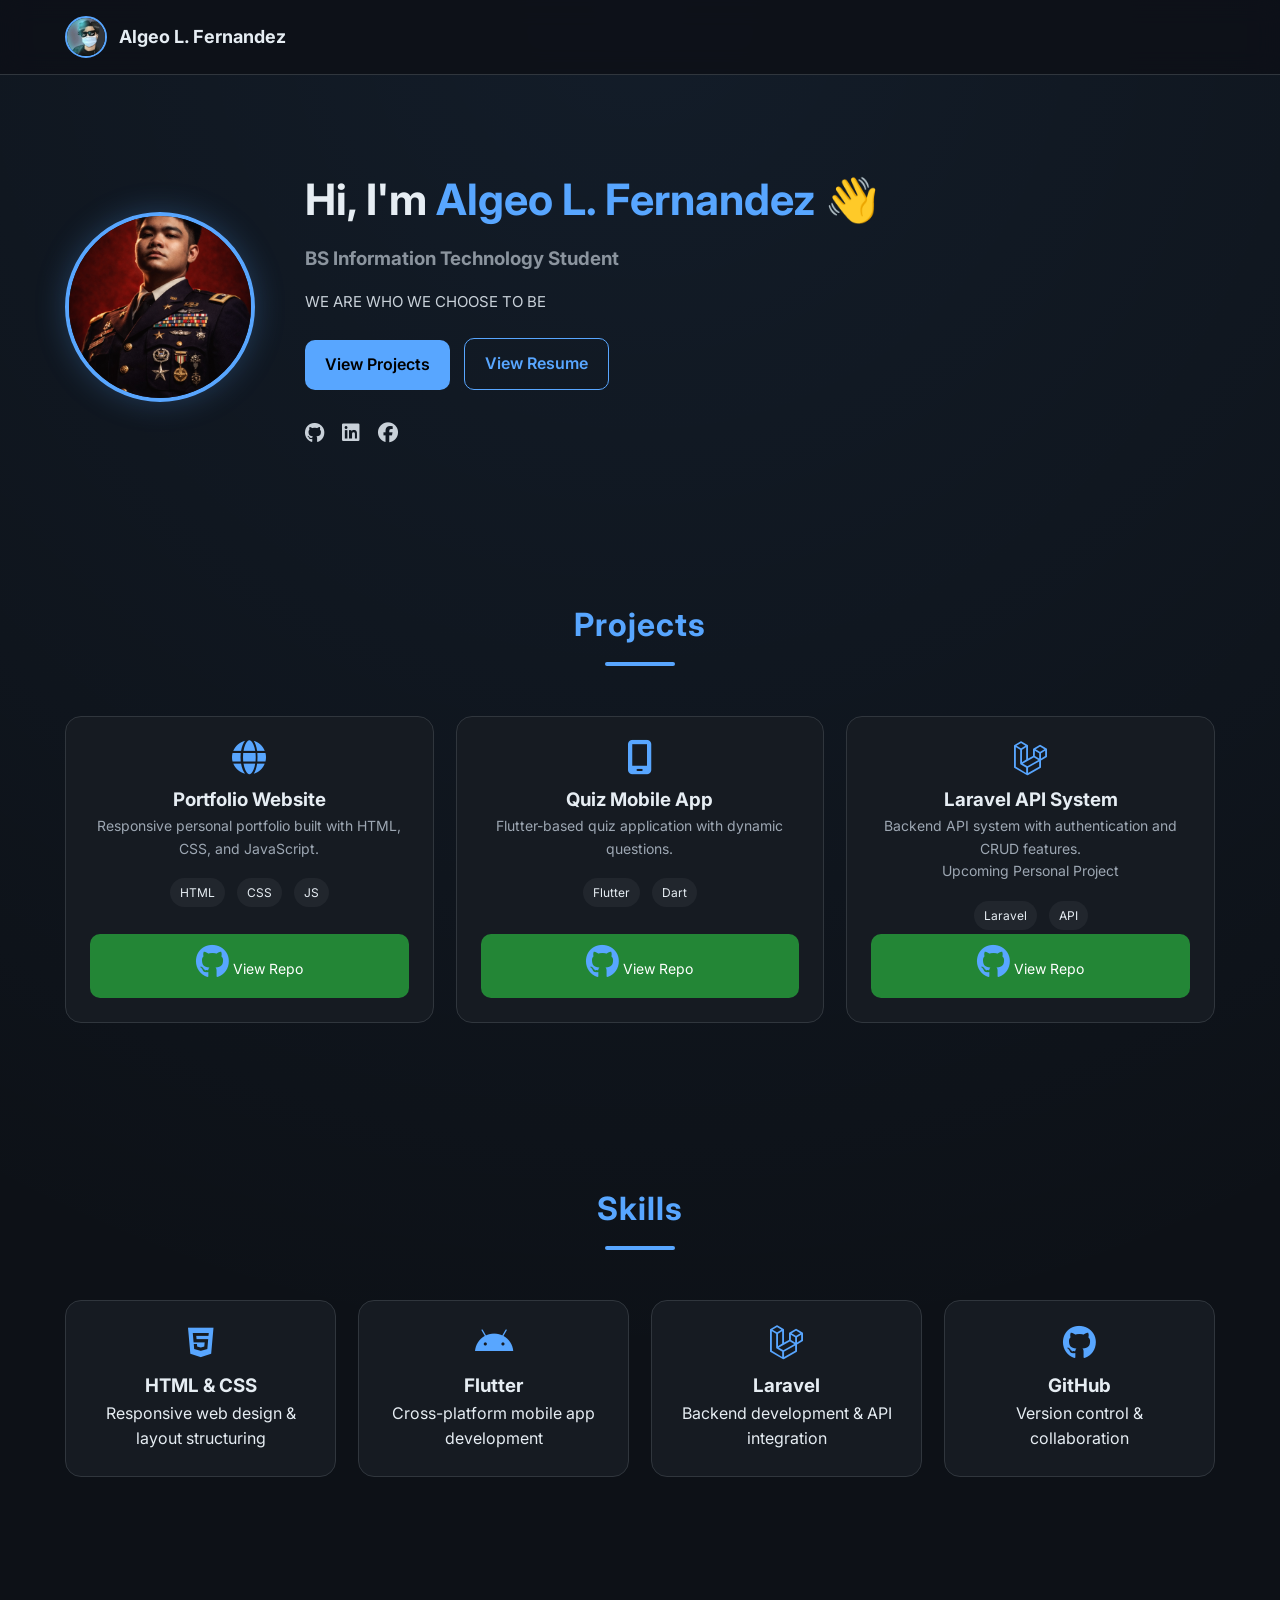
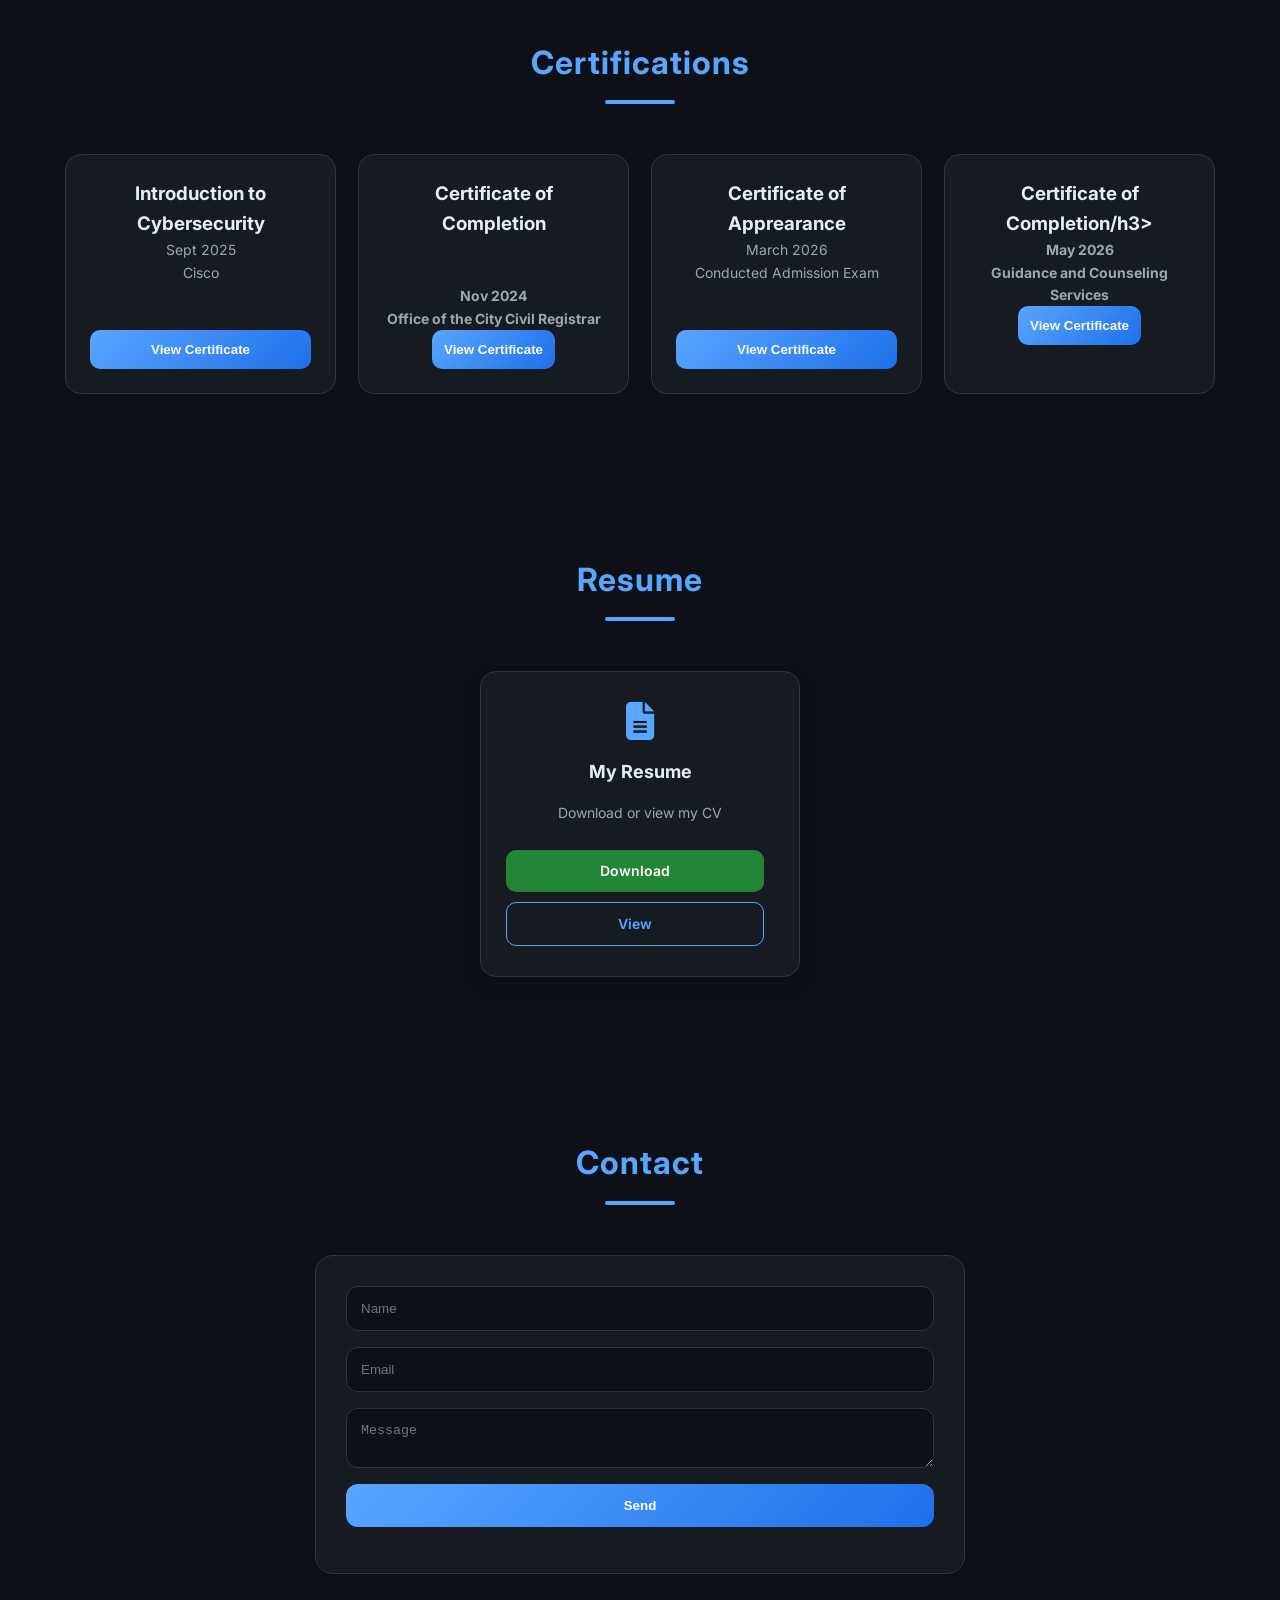
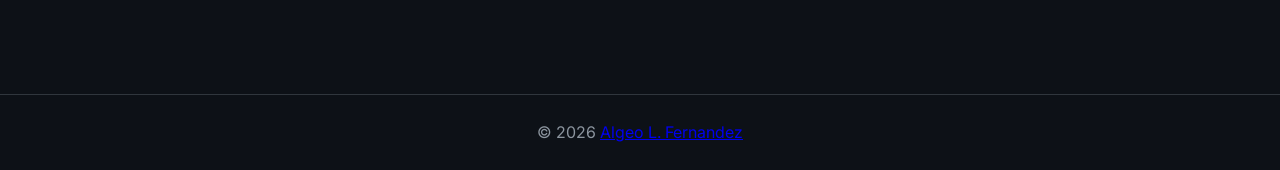
==== commit 2c693f65: "tangina vibe coder" ====
--- a/index.html
+++ b/index.html
@@ -66,7 +66,7 @@
     </div>
 </section>
 
-<<!-- PROJECTS -->
+<!-- PROJECTS -->
 <section id="projects" class="section">
     <h2 class="section-title">Projects</h2>
 
@@ -198,7 +198,7 @@
 
 <!-- RESUME -->
 <section id="resume" class="section">
-    <h2 class="section-title"></h2>
+    <h2 class="section-title">Resume</h2>
 
     <div class="resume-container">
 
@@ -218,7 +218,7 @@
 
 <!-- CONTACT -->
 <section id="contact" class="section">
-    <h2 class="section-title"></h2>
+    <h2 class="section-title">Contact</h2>
 
     <form id="contactForm" action="https://formsubmit.co/algeofernan34@gmail.com" method="POST">
 
--- a/css/main.css
+++ b/css/main.css
@@ -1,7 +1,18 @@
 /* ==================================================
-   CLEANED + IMPROVED PORTFOLIO CSS
-   Modern Dark Theme / Better Layout / Smooth Effects
+   FINAL PORTFOLIO CSS (PRO VERSION)
+   Clean • Modern • Smooth • Responsive • Premium Feel
 ================================================== */
+
+/* ===== VARIABLES ===== */
+:root{
+  --bg:#0d1117;
+  --card:#161b22;
+  --border:#30363d;
+  --text:#e6edf3;
+  --muted:#8b949e;
+  --accent:#58a6ff;
+  --accent-strong:#1f6feb;
+}
 
 /* ===== RESET ===== */
 *{
@@ -16,9 +27,18 @@
 
 body{
   font-family:'Inter',sans-serif;
-  background:#0d1117;
-  color:#e6edf3;
+  background:
+    radial-gradient(circle at top, rgba(88,166,255,.08), transparent 40%),
+    var(--bg);
+  color:var(--text);
   line-height:1.6;
+  -webkit-font-smoothing:antialiased;
+  text-rendering:optimizeLegibility;
+}
+
+::selection{
+  background:var(--accent);
+  color:#000;
 }
 
 /* ===== GLOBAL ===== */
@@ -36,15 +56,16 @@
   text-align:center;
   font-size:2rem;
   margin-bottom:50px;
-  color:#58a6ff;
+  color:var(--accent);
   position:relative;
+  letter-spacing:1px;
 }
 
 .section-title::after{
   content:"";
   width:70px;
   height:4px;
-  background:#58a6ff;
+  background:var(--accent);
   display:block;
   margin:12px auto 0;
   border-radius:10px;
@@ -57,7 +78,7 @@
   z-index:1000;
   background:rgba(13,17,23,.88);
   backdrop-filter:blur(12px);
-  border-bottom:1px solid #30363d;
+  border-bottom:1px solid var(--border);
 }
 
 .header .container{
@@ -67,7 +88,7 @@
   padding:16px 0;
 }
 
-/* Profile Logo */
+/* Profile */
 .pfp{
   display:flex;
   align-items:center;
@@ -79,7 +100,7 @@
   height:42px;
   border-radius:50%;
   object-fit:cover;
-  border:2px solid #58a6ff;
+  border:2px solid var(--accent);
 }
 
 .pfp span{
@@ -91,17 +112,31 @@
 .nav{
   display:flex;
   gap:24px;
+  transition:.3s ease;
 }
 
 .nav a{
   text-decoration:none;
-  color:#e6edf3;
+  color:var(--text);
   font-weight:500;
   transition:.25s;
 }
 
 .nav a:hover{
-  color:#58a6ff;
+  color:var(--accent);
+}
+
+/* MOBILE NAV ANIMATION */
+.nav{
+  transform:translateY(-10px);
+  opacity:0;
+  pointer-events:none;
+}
+
+.nav.active{
+  transform:translateY(0);
+  opacity:1;
+  pointer-events:auto;
 }
 
 /* HAMBURGER */
@@ -132,8 +167,18 @@
   height:190px;
   border-radius:50%;
   object-fit:cover;
-  border:4px solid #58a6ff;
+  border:4px solid var(--accent);
   box-shadow:0 0 30px rgba(88,166,255,.25);
+  position:relative;
+}
+
+.hero-avatar::after{
+  content:"";
+  position:absolute;
+  inset:-10px;
+  border-radius:50%;
+  background:radial-gradient(circle, rgba(88,166,255,.25), transparent 70%);
+  z-index:-1;
 }
 
 .hero-text{
@@ -147,20 +192,21 @@
 }
 
 .hero-text h1 span{
-  color:#58a6ff;
+  color:var(--accent);
 }
 
 .hero-text h3{
-  color:#8b949e;
+  color:var(--muted);
   margin-bottom:16px;
 }
 
 .hero-text p{
   max-width:650px;
   color:#c9d1d9;
-}
-
-/* Buttons */
+  font-size:15px;
+}
+
+/* BUTTONS */
 .hero-buttons{
   margin-top:24px;
 }
@@ -173,28 +219,44 @@
   font-weight:600;
   margin-right:10px;
   transition:.25s;
+  position:relative;
+  overflow:hidden;
+}
+
+.btn::after{
+  content:"";
+  position:absolute;
+  width:0;
+  height:0;
+  background:rgba(255,255,255,0.2);
+  border-radius:50%;
+  top:50%;
+  left:50%;
+  transform:translate(-50%,-50%);
+  transition:.4s;
+}
+
+.btn:hover::after{
+  width:200%;
+  height:500%;
 }
 
 .primary{
-  background:#58a6ff;
+  background:var(--accent);
   color:#000;
 }
 
-.primary:hover{
-  transform:translateY(-2px);
-}
-
 .outline{
-  border:1px solid #58a6ff;
-  color:#58a6ff;
+  border:1px solid var(--accent);
+  color:var(--accent);
 }
 
 .outline:hover{
-  background:#58a6ff;
+  background:var(--accent);
   color:#000;
 }
 
-/* Social */
+/* SOCIAL */
 .hero-socials{
   margin-top:20px;
 }
@@ -207,64 +269,68 @@
 }
 
 .hero-socials a:hover{
-  color:#58a6ff;
+  color:var(--accent);
   transform:translateY(-2px);
 }
 
-/* ===== GRID SYSTEM ===== */
+/* ===== GRID ===== */
 .skills-grid,
 .projects-grid,
-.cert-grid{
+.cert-grid
+{
   display:grid;
   grid-template-columns:repeat(auto-fit,minmax(250px,1fr));
   gap:22px;
 }
 
-/* ===== CARD STYLE ===== */
+/* ===== CARD ===== */
 .skill-card,
 .project-card,
 .cert-card,
 .resume-card{
-  background:#161b22;
-  border:1px solid #30363d;
+  background:var(--card);
+  border:1px solid var(--border);
   border-radius:16px;
   padding:24px;
   transition:.3s ease;
+
+  display:flex;
+  flex-direction:column;
+  justify-content:space-between;
+  height:100%;
 }
 
 .skill-card:hover,
 .project-card:hover,
 .cert-card:hover,
 .resume-card:hover{
-  transform:translateY(-7px);
-  border-color:#58a6ff;
-  box-shadow:0 14px 30px rgba(88,166,255,.12);
-}
-
-/* ===== SKILLS ===== */
+  transform:translateY(-8px) scale(1.01);
+  border-color:var(--accent);
+  box-shadow:
+    0 10px 25px rgba(0,0,0,0.4),
+    0 0 0 1px rgba(88,166,255,0.2);
+}
+
+/* SKILLS */
 .skill-card{
   text-align:center;
 }
 
 .skill-card i{
   font-size:34px;
-  color:#58a6ff;
+  color:var(--accent);
   margin-bottom:12px;
 }
 
-/* ===== PROJECTS ===== */
+/* PROJECTS */
 .project-card{
   text-align:center;
 }
 
 .project-card i{
   font-size:34px;
-  color:#58a6ff;
+  color:var(--accent);
   margin-bottom:10px;
-}
-
-.project-card h3{
-  margin-bottom:8px;
 }
 
 .project-card p{
@@ -272,6 +338,7 @@
   font-size:14px;
 }
 
+/* TAGS */
 .project-tags{
   margin-top:14px;
 }
@@ -285,10 +352,10 @@
   margin:4px;
 }
 
-/* Repo button */
+/* REPO BUTTON */
 .repo-btn{
+  margin-top:auto;
   display:inline-block;
-  margin-top:16px;
   padding:10px 14px;
   border-radius:10px;
   text-decoration:none;
@@ -302,22 +369,15 @@
   background:#2ea043;
 }
 
-/* ===== CERTIFICATIONS ===== */
+/* CERT */
 .cert-card{
-  display:flex;
-  flex-direction:column;
   text-align:center;
   min-height:240px;
 }
 
-.cert-card h3{
-  font-size:1rem;
-  margin-bottom:10px;
-}
-
 .cert-card p{
+  color:#9da7b3;
   font-size:14px;
-  color:#9da7b3;
 }
 
 .view-cert{
@@ -325,24 +385,18 @@
   padding:12px;
   border:none;
   border-radius:10px;
-  background:linear-gradient(135deg,#58a6ff,#1f6feb);
+  background:linear-gradient(135deg,var(--accent),var(--accent-strong));
   color:#fff;
   cursor:pointer;
   font-weight:600;
-  transition:.25s;
-}
-
-
-.view-cert:hover{
-  transform:translateY(-2px);
-}
-
-/* ===== CONTACT ===== */
+}
+
+/* CONTACT */
 form{
   max-width:650px;
   margin:auto;
-  background:#161b22;
-  border:1px solid #30363d;
+  background:var(--card);
+  border:1px solid var(--border);
   border-radius:18px;
   padding:30px;
   display:flex;
@@ -352,110 +406,65 @@
 
 input,
 textarea{
-  width:100%;
-  padding:14px 16px;
+  padding:14px;
   border-radius:12px;
-  border:1px solid #30363d;
-  background:#0d1117;
+  border:1px solid var(--border);
+  background:var(--bg);
   color:#fff;
-  font-size:15px;
-  outline:none;
-  transition:.25s;
 }
 
 input:focus,
 textarea:focus{
-  border-color:#58a6ff;
+  border-color:var(--accent);
   box-shadow:0 0 0 4px rgba(88,166,255,.15);
-}
-
-textarea{
-  resize:vertical;
-  min-height:140px;
 }
 
 button[type="submit"]{
   border:none;
   padding:14px;
   border-radius:12px;
-  background:linear-gradient(135deg,#58a6ff,#1f6feb);
+  background:linear-gradient(135deg,var(--accent),var(--accent-strong));
   color:#fff;
   font-weight:700;
   cursor:pointer;
 }
 
-button[type="submit"]:hover{
-  transform:translateY(-2px);
-}
-
-/* ===== MODAL ===== */
+/* MODAL */
 .modal{
   display:none;
   position:fixed;
   inset:0;
-  background:rgba(0,0,0,.88);
+  background:rgba(0,0,0,.9);
   justify-content:center;
   align-items:center;
-  padding:20px;
-  z-index:2000;
-}
-
-.modal-content{
-  max-width:92vw;
-  max-height:92vh;
 }
 
 .modal img,
 .modal iframe{
-  width:auto;
-  height:auto;
-  max-width:100%;
+  max-width:90%;
   max-height:90vh;
   border-radius:14px;
-  background:#fff;
-}
-
-.close{
-  position:absolute;
-  top:18px;
-  right:28px;
-  font-size:34px;
-  color:#fff;
-  cursor:pointer;
-}
-
-/* ===== RESUME ===== */
-.resume-container{
-  display:flex;
-  justify-content:center;
-}
-
-.resume-card{
-  width:100%;
-  max-width:430px;
-  text-align:center;
-}
-
-.resume-header i{
-  font-size:44px;
-  color:#58a6ff;
-  margin-bottom:12px;
-}
-
-.resume-actions{
-  margin-top:18px;
-  display:flex;
-  flex-direction:column;
-  gap:12px;
-}
-
-/* ===== FOOTER ===== */
+}
+
+/* FOOTER */
 .footer{
   text-align:center;
   padding:25px;
   margin-top:40px;
-  border-top:1px solid #30363d;
-  color:#8b949e;
+  border-top:1px solid var(--border);
+  color:var(--muted);
+}
+
+/* ===== ANIMATION ===== */
+.reveal{
+  opacity:0;
+  transform:translateY(30px);
+  transition:.6s ease;
+}
+
+.reveal.active{
+  opacity:1;
+  transform:translateY(0);
 }
 
 /* ===== RESPONSIVE ===== */
@@ -467,10 +476,10 @@
     position:absolute;
     top:70px;
     right:20px;
-    background:#161b22;
+    background:var(--card);
     padding:16px;
     border-radius:12px;
-    border:1px solid #30363d;
+    border:1px solid var(--border);
     width:220px;
   }
 
@@ -494,8 +503,85 @@
   .section{
     padding:65px 0;
   }
-
-  .section-title{
-    font-size:1.7rem;
-  }
+}
+.resume-card{
+  text-align:center;
+  background:var(--card);
+  border:1px solid var(--border);
+  border-radius:16px;
+  padding:30px 25px;
+  max-width:320px;
+  margin:auto;
+
+  display:flex;
+  flex-direction:column;
+  justify-content:space-between;
+  gap:10px;
+
+  box-shadow:0 8px 20px rgba(0,0,0,0.25);
+  transition:.3s ease;
+}
+
+.resume-card:hover{
+  transform:translateY(-8px);
+  border-color:var(--accent);
+  box-shadow:0 12px 30px rgba(88,166,255,0.15);
+}
+
+/* icon */
+.resume-card i{
+  font-size:38px;
+  color:var(--accent);
+  margin-bottom:8px;
+}
+
+/* text */
+.resume-card h3{
+  font-size:18px;
+  margin-bottom:5px;
+}
+
+.resume-card p{
+  color:#9da7b3;
+  font-size:14px;
+}
+
+/* buttons container */
+.resume-actions{
+  margin-top:15px;
+  display:flex;
+  flex-direction:column;
+  gap:10px;
+}
+
+/* buttons */
+.resume-actions a{
+  display:block;
+  padding:10px;
+  border-radius:10px;
+  text-decoration:none;
+  font-size:14px;
+  font-weight:600;
+  transition:.25s;
+}
+
+/* download */
+.resume-actions a:first-child{
+  background:#238636;
+  color:#fff;
+}
+
+.resume-actions a:first-child:hover{
+  background:#2ea043;
+}
+
+/* view */
+.resume-actions a:last-child{
+  border:1px solid var(--accent);
+  color:var(--accent);
+}
+
+.resume-actions a:last-child:hover{
+  background:var(--accent);
+  color:#000;
 }
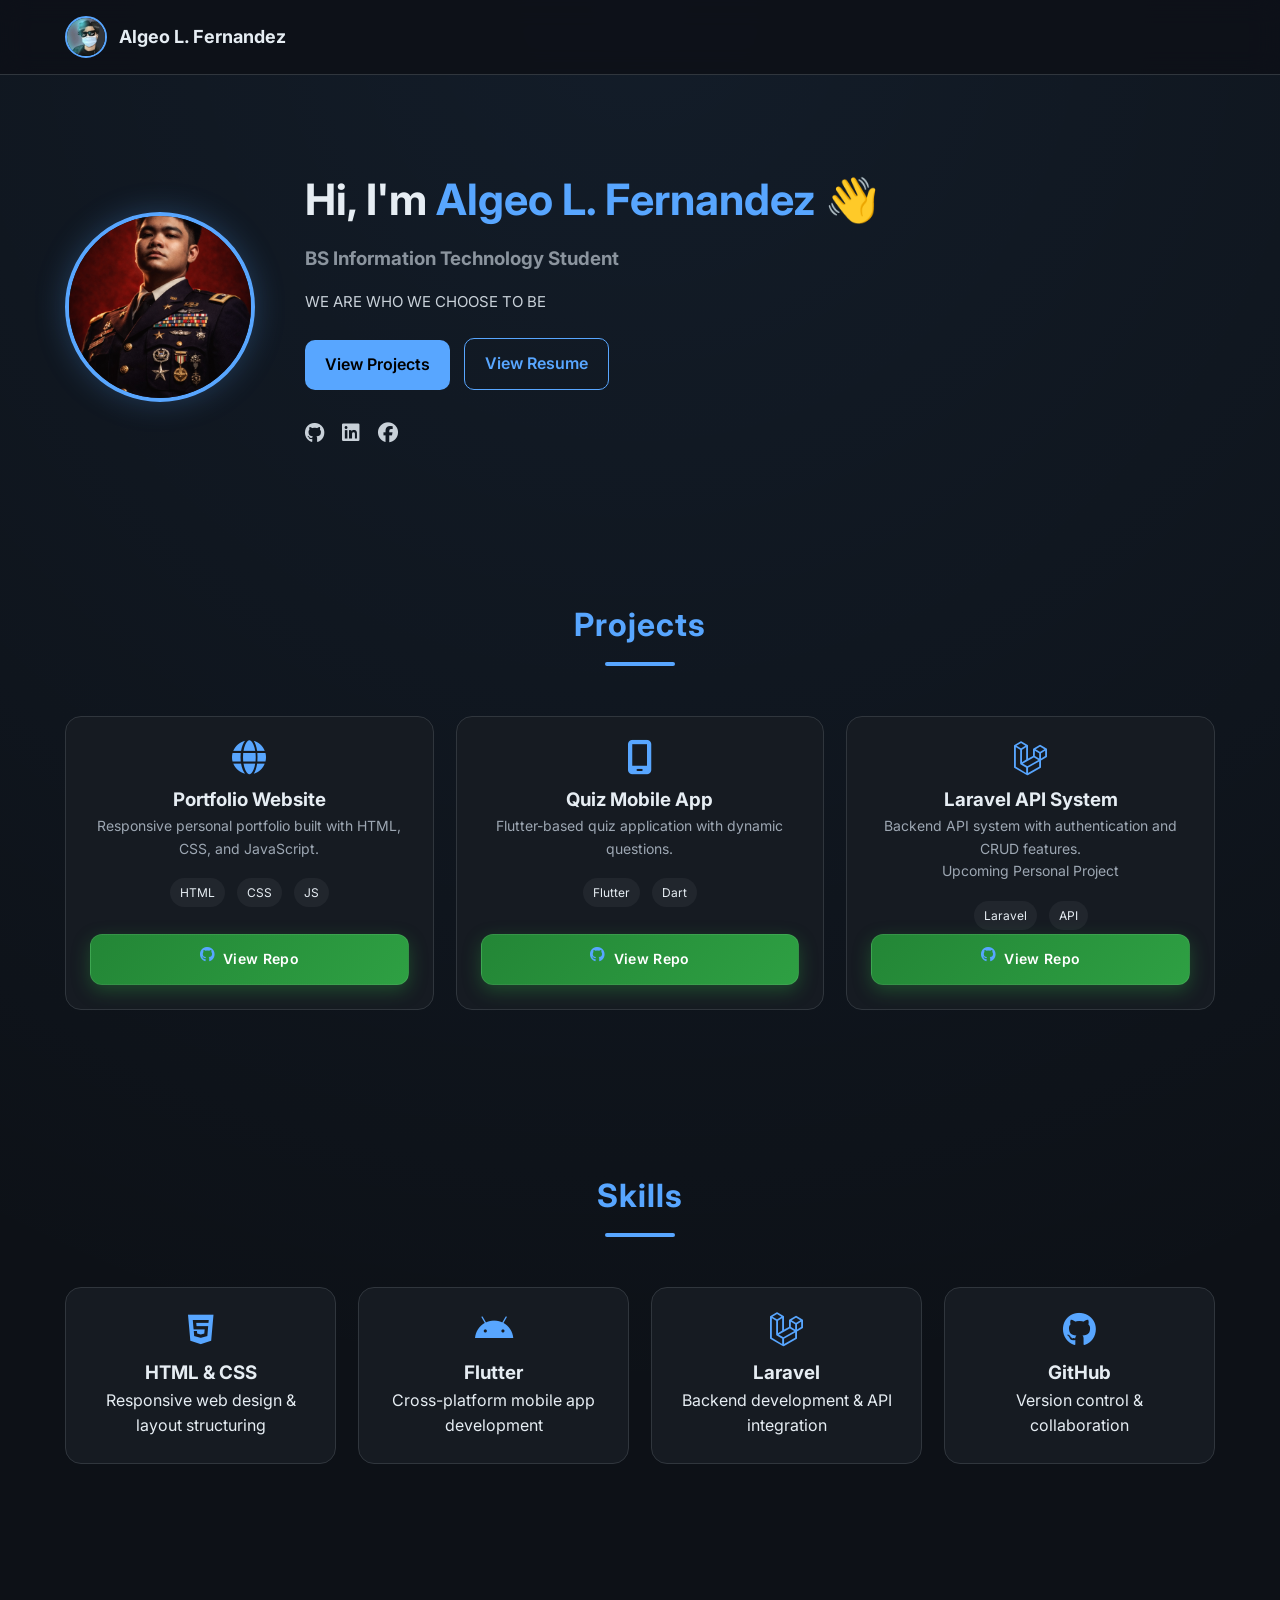
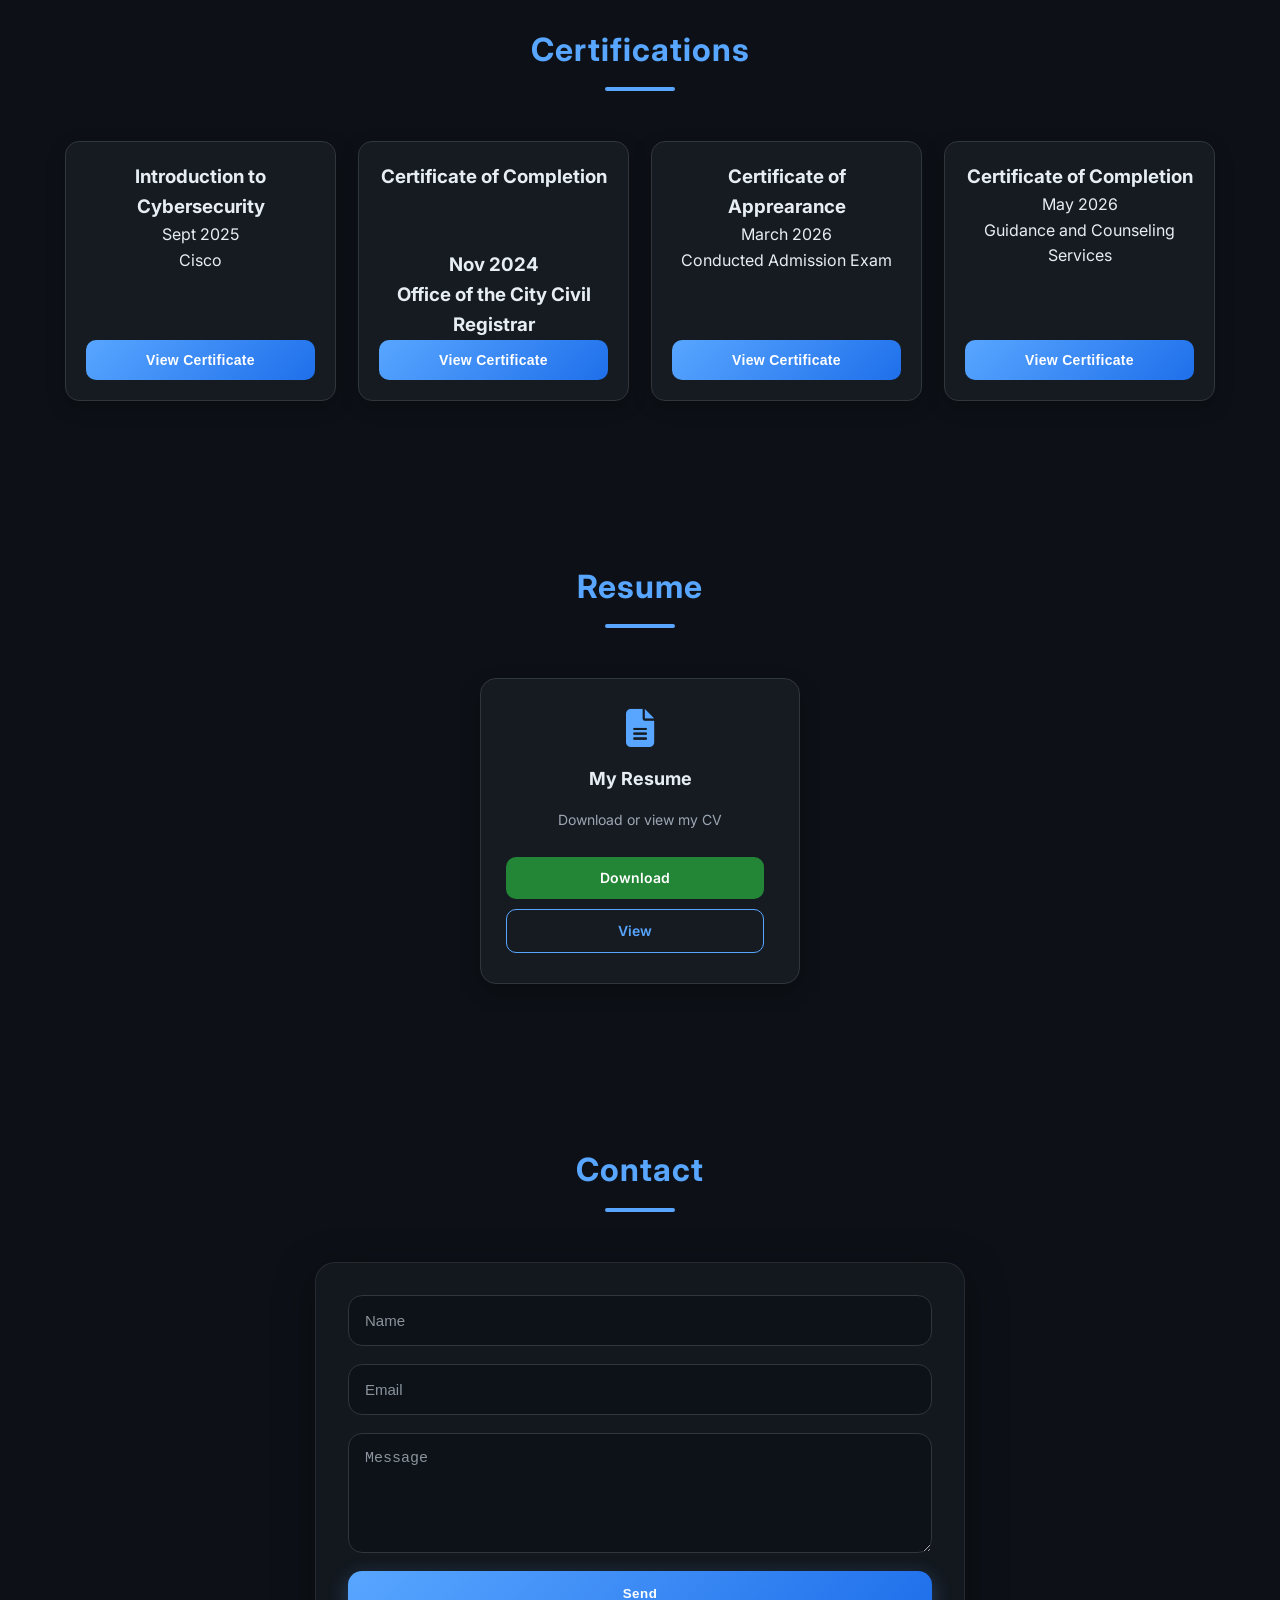
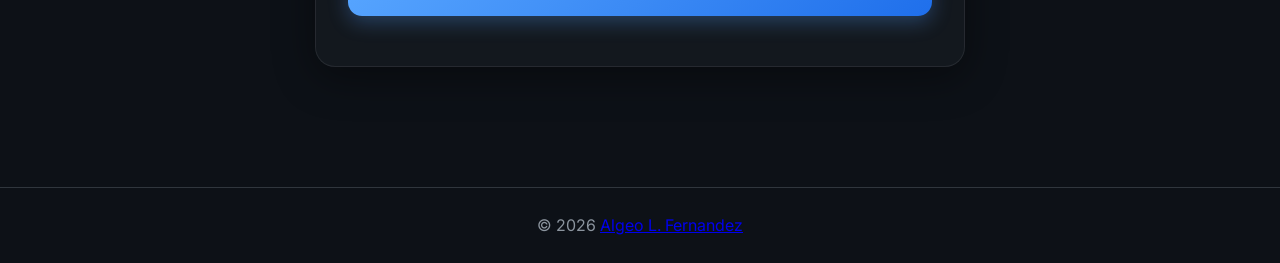
==== commit 5c15a9a4: "yawa yan" ====
--- a/index.html
+++ b/index.html
@@ -187,7 +187,7 @@
         </div>
 
         <div class="cert-card">
-            <h3>Certificate of Completion/h3>
+            <h3>Certificate of Completion</h3>
                 <p>May 2026</p>
             <p>Guidance and Counseling Services</p>
             <button class="view-cert" data-src="assets/certificates/sas.jpg">View Certificate</button>
--- a/css/main.css
+++ b/css/main.css
@@ -352,81 +352,187 @@
   margin:4px;
 }
 
-/* REPO BUTTON */
+/* REPO BUTTON (MODERN) */
 .repo-btn{
   margin-top:auto;
-  display:inline-block;
-  padding:10px 14px;
-  border-radius:10px;
+  display:inline-flex;
+  align-items:center;
+  justify-content:center;
+  gap:8px;
+
+  padding:12px 16px;
+  border-radius:12px;
   text-decoration:none;
-  background:#238636;
+
+  background:linear-gradient(135deg,#238636,#2ea043);
   color:#fff;
   font-size:14px;
-  transition:.25s;
-}
-
+  font-weight:600;
+  letter-spacing:.3px;
+
+  border:1px solid rgba(255,255,255,0.08);
+
+  transition:all 0.25s ease;
+  box-shadow:0 6px 18px rgba(46,160,67,0.35);
+}
+
+/* HOVER */
 .repo-btn:hover{
-  background:#2ea043;
-}
-
-/* CERT */
+  transform:translateY(-2px) scale(1.03);
+  box-shadow:0 12px 28px rgba(46,160,67,0.55);
+  background:linear-gradient(135deg,#2ea043,#3fb950);
+}
+
+/* CLICK */
+.repo-btn:active{
+  transform:scale(0.96);
+}
+
+/* OPTIONAL ICON */
+.repo-btn i{
+  font-size:15px;
+}
+
+/* =========================
+   CERTIFICATE CARD (IMPROVED)
+========================= */
+
 .cert-card{
+  display:flex;
+  flex-direction:column;
+  justify-content:space-between;
   text-align:center;
   min-height:240px;
-}
-
+  padding:20px;
+  border-radius:14px;
+  background:var(--card);
+  border:1px solid var(--border);
+  box-shadow:0 6px 18px rgba(0,0,0,0.25);
+  transition:transform .25s ease, box-shadow .25s ease;
+}
+
+.cert-card:hover{
+  transform:translateY(-5px);
+  box-shadow:0 10px 25px rgba(0,0,0,0.35);
+}
+
+./* DESCRIPTION AREA */
 .cert-card p{
+  margin:6px 0;
   color:#9da7b3;
   font-size:14px;
-}
-
+  min-height:40px; /* keeps spacing consistent */
+}
+
+/* BUTTON */
 .view-cert{
-  margin-top:auto;
-  padding:12px;
+  margin-top:15px;
+  padding:12px 14px;
   border:none;
   border-radius:10px;
   background:linear-gradient(135deg,var(--accent),var(--accent-strong));
   color:#fff;
   cursor:pointer;
   font-weight:600;
-}
-
-/* CONTACT */
+  transition:all .25s ease;
+  width:100%;
+  letter-spacing:0.3px;
+}
+
+.view-cert:hover{
+  transform:scale(1.03);
+  filter:brightness(1.1);
+}
+
+.view-cert:active{
+  transform:scale(0.98);
+}
+
+/* CONTACT (MODERN UPGRADE) */
 form{
   max-width:650px;
   margin:auto;
-  background:var(--card);
-  border:1px solid var(--border);
-  border-radius:18px;
-  padding:30px;
+  padding:32px;
   display:flex;
   flex-direction:column;
-  gap:16px;
-}
-
+  gap:18px;
+
+  background:rgba(22,27,34,0.75);
+  backdrop-filter: blur(14px);
+  -webkit-backdrop-filter: blur(14px);
+
+  border:1px solid rgba(255,255,255,0.08);
+  border-radius:20px;
+
+  box-shadow:0 10px 40px rgba(0,0,0,0.4);
+  transition:0.3s ease;
+}
+
+form:hover{
+  transform:translateY(-3px);
+  box-shadow:0 20px 50px rgba(0,0,0,0.6);
+}
+
+/* INPUT FIELDS */
 input,
 textarea{
-  padding:14px;
-  border-radius:12px;
+  padding:16px;
+  border-radius:14px;
   border:1px solid var(--border);
-  background:var(--bg);
+  background:rgba(13,17,23,0.8);
   color:#fff;
-}
-
+  font-size:15px;
+
+  transition:all 0.25s ease;
+}
+
+/* PLACEHOLDER */
+input::placeholder,
+textarea::placeholder{
+  color:#8b949e;
+}
+
+/* FOCUS EFFECT */
 input:focus,
 textarea:focus{
   border-color:var(--accent);
-  box-shadow:0 0 0 4px rgba(88,166,255,.15);
-}
-
+  box-shadow:0 0 0 3px rgba(88,166,255,0.25);
+  outline:none;
+  transform:scale(1.01);
+}
+
+/* TEXTAREA RESIZE CONTROL */
+textarea{
+  min-height:120px;
+  resize:vertical;
+}
+
+/* SUBMIT BUTTON */
 button[type="submit"]{
   border:none;
-  padding:14px;
-  border-radius:12px;
+  padding:15px;
+  border-radius:14px;
+
   background:linear-gradient(135deg,var(--accent),var(--accent-strong));
   color:#fff;
   font-weight:700;
+  letter-spacing:0.5px;
+
   cursor:pointer;
+  transition:all 0.3s ease;
+
+  box-shadow:0 6px 20px rgba(88,166,255,0.3);
+}
+
+/* BUTTON HOVER */
+button[type="submit"]:hover{
+  transform:translateY(-2px) scale(1.02);
+  box-shadow:0 12px 30px rgba(88,166,255,0.5);
+}
+
+/* BUTTON CLICK */
+button[type="submit"]:active{
+  transform:scale(0.97);
 }
 
 /* MODAL */
@@ -584,4 +690,92 @@
 .resume-actions a:last-child:hover{
   background:var(--accent);
   color:#000;
+}/* =========================================
+   CERTIFICATIONS FIX (FINAL)
+========================================= */
+
+/* Ensure consistent spacing */
+.cert-card{
+  text-align:center;
+  min-height:260px;
+}
+
+/* Better text spacing */
+.cert-card span{
+  display:block;
+  margin:10px 0 14px;
+  color:var(--muted);
+  font-size:13px;
+}
+
+/* BUTTON FIX (alignment + same size) */
+.view-cert{
+  margin-top:auto;
+
+  display:flex;
+  align-items:center;
+  justify-content:center;
+
+  width:100%;
+  padding:12px;
+
+  border:none;
+  border-radius:10px;
+
+  background:linear-gradient(135deg,var(--accent),var(--accent-strong));
+  color:#fff;
+
+  font-weight:600;
+  font-size:14px;
+
+  cursor:pointer;
+  transition:.25s ease;
+}
+
+.view-cert:hover{
+  transform:translateY(-2px);
+  box-shadow:0 6px 15px rgba(88,166,255,0.25);
+  opacity:.95;
+}
+
+/* =========================================
+   AUTO-FIT MODAL (PDF + IMAGE)
+========================================= */
+.modal{
+  display:none;
+  position:fixed;
+  inset:0;
+
+  background:rgba(0,0,0,0.95);
+
+  justify-content:center;
+  align-items:center;
+
+  z-index:9999;
+  padding:20px;
+}
+
+/* container */
+.modal-content{
+  width:100%;
+  height:100%;
+  max-width:1100px;
+  max-height:95vh;
+
+  display:flex;
+  justify-content:center;
+  align-items:center;
+}
+
+/* PDF + IMAGE auto-fit */
+.modal-content iframe,
+.modal-content img{
+  width:100%;
+  height:100%;
+
+  object-fit:contain; /* KEY LINE */
+
+  border:none;
+  border-radius:12px;
+  background:#fff;
 }
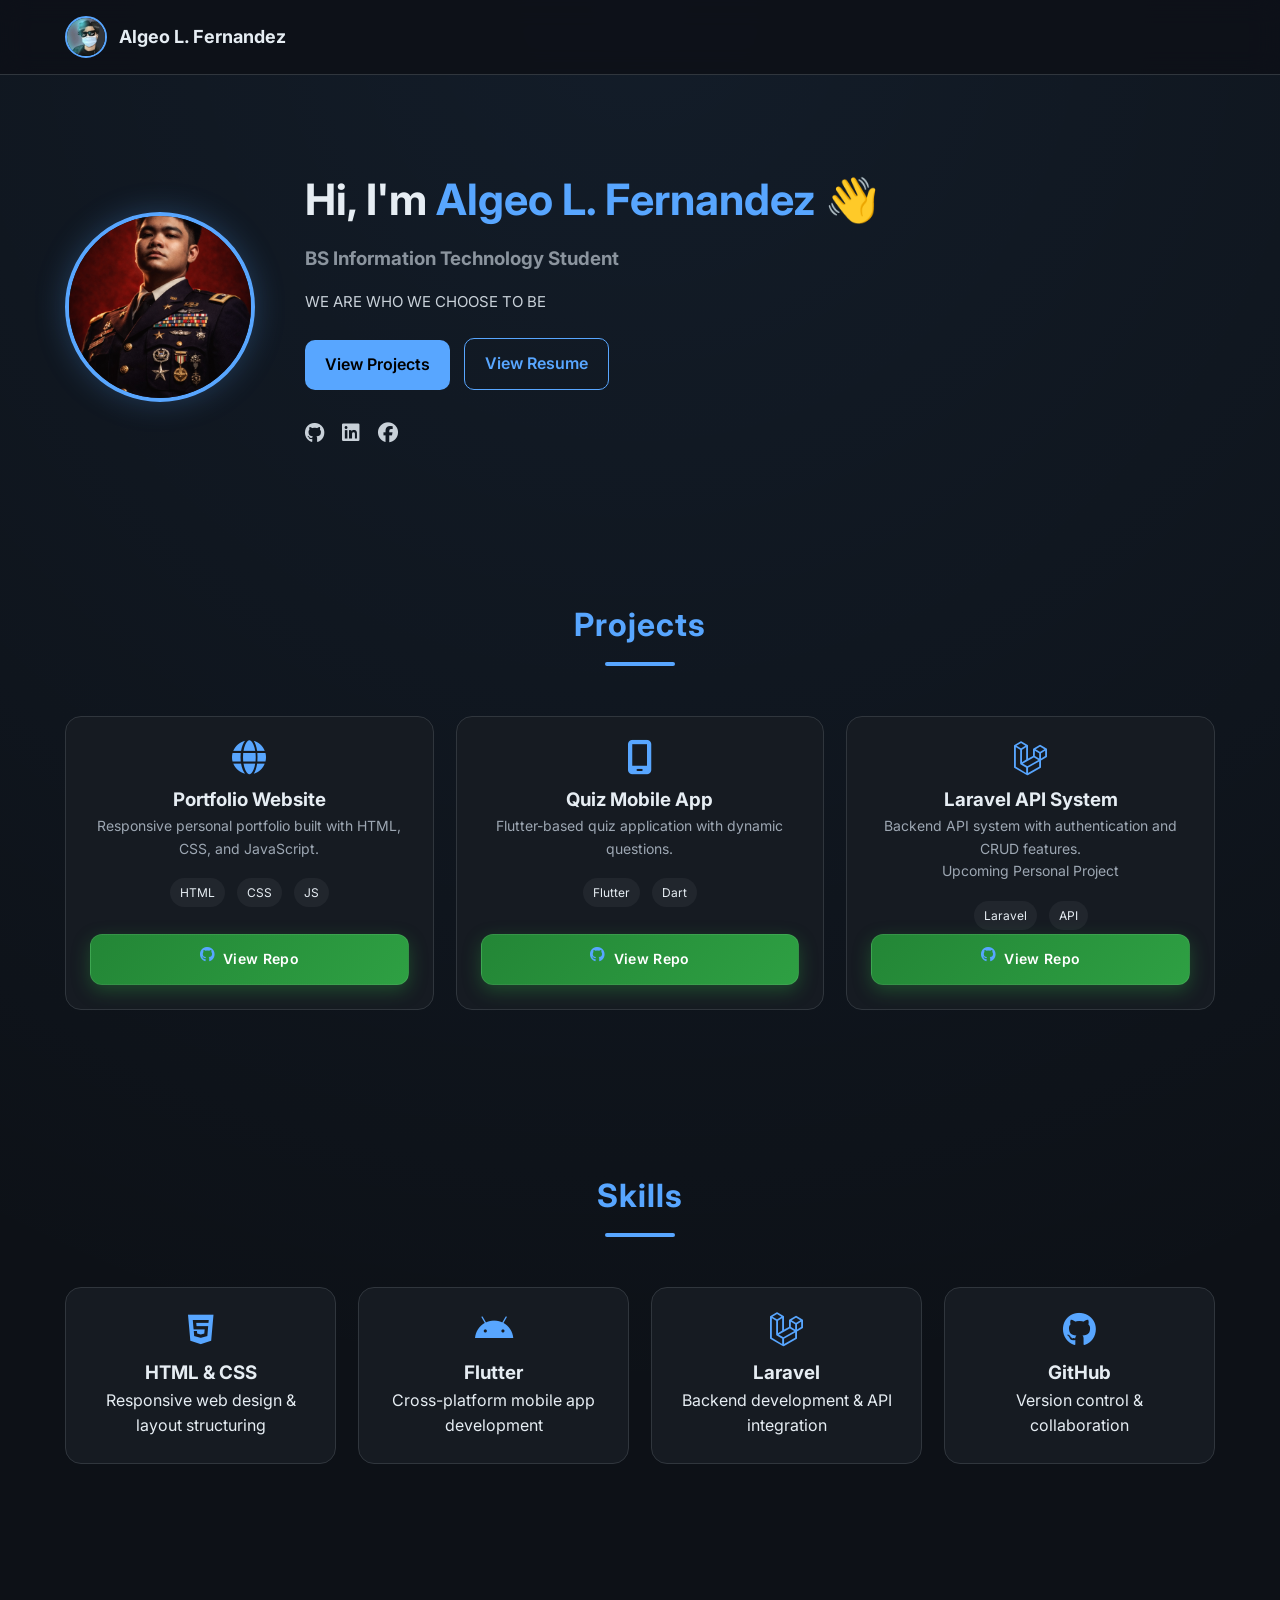
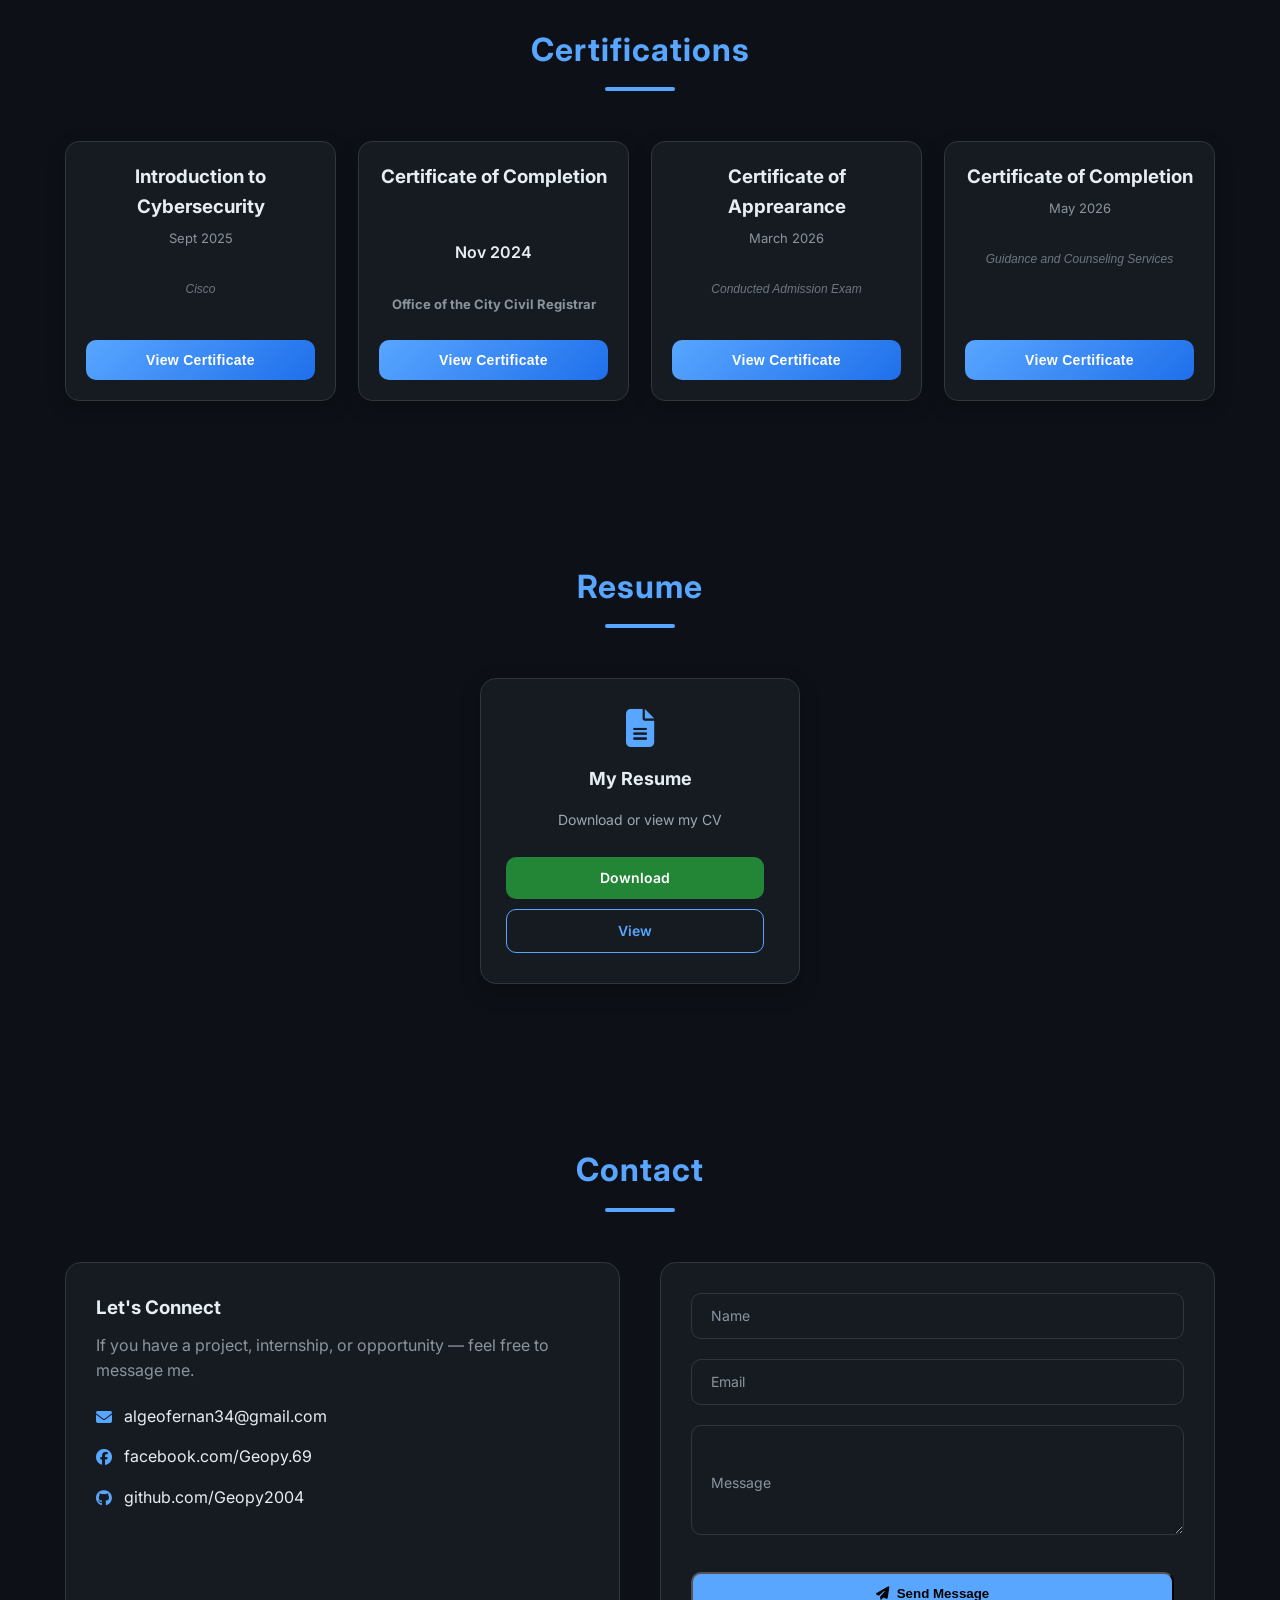
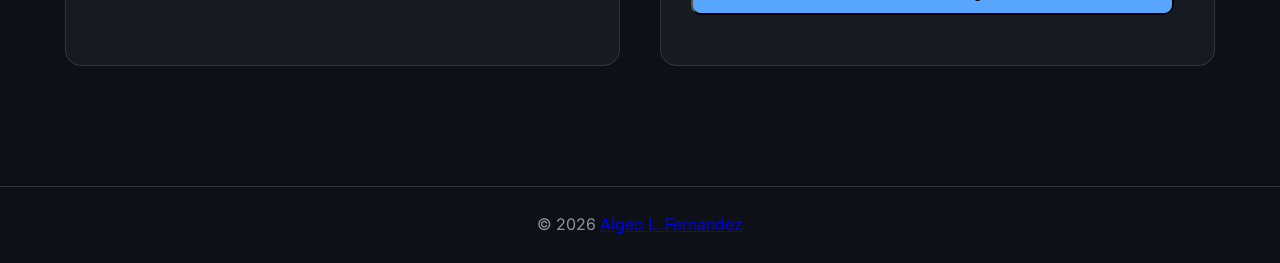
==== commit 3508c4fe: "contact update ui" ====
--- a/index.html
+++ b/index.html
@@ -216,26 +216,64 @@
     </div>
 </section>
 
-<!-- CONTACT -->
 <section id="contact" class="section">
     <h2 class="section-title">Contact</h2>
 
-    <form id="contactForm" action="https://formsubmit.co/algeofernan34@gmail.com" method="POST">
-
-        <input type="text" name="name" placeholder="Name" required>
-        <input type="email" name="email" placeholder="Email" required>
-        <textarea name="message" placeholder="Message" required></textarea>
-
-        <input type="hidden" name="_captcha" value="false">
-        <input type="hidden" name="_next" value="thankyou.html">
-
-        <button type="submit">Send</button>
-
-        <p id="formStatus"></p>
-
-    </form>
-</section>
-
+    <div class="contact-container">
+
+        <!-- LEFT INFO -->
+        <div class="contact-info">
+            <h3>Let's Connect</h3>
+            <p>If you have a project, internship, or opportunity — feel free to message me.</p>
+
+            <div class="contact-item">
+                <i class="fa-solid fa-envelope"></i>
+                <span>algeofernan34@gmail.com</span>
+            </div>
+
+            <div class="contact-item">
+                <i class="fa-brands fa-facebook"></i>
+                <span>facebook.com/Geopy.69</span>
+            </div>
+
+            <div class="contact-item">
+                <i class="fa-brands fa-github"></i>
+                <span>github.com/Geopy2004</span>
+            </div>
+        </div>
+
+        <!-- FORM -->
+        <form id="contactForm" class="contact-form"
+            action="https://formsubmit.co/algeofernan34@gmail.com"
+            method="POST">
+
+            <div class="input-group">
+                <input type="text" name="name" required>
+                <label>Name</label>
+            </div>
+
+            <div class="input-group">
+                <input type="email" name="email" required>
+                <label>Email</label>
+            </div>
+
+            <div class="input-group">
+                <textarea name="message" rows="5" required></textarea>
+                <label>Message</label>
+            </div>
+
+            <input type="hidden" name="_captcha" value="false">
+            <input type="hidden" name="_next" value="thankyou.html">
+
+            <button type="submit" class="btn primary">
+                <i class="fa-solid fa-paper-plane"></i> Send Message
+            </button>
+
+            <p id="formStatus"></p>
+        </form>
+
+    </div>
+</section>
 </main>
 
 <!-- FOOTER -->
--- a/css/main.css
+++ b/css/main.css
@@ -416,12 +416,42 @@
   box-shadow:0 10px 25px rgba(0,0,0,0.35);
 }
 
-./* DESCRIPTION AREA */
+/* DESCRIPTION AREA */
 .cert-card p{
   margin:6px 0;
+  font-size:14px;
+  min-height:40px;
   color:#9da7b3;
-  font-size:14px;
-  min-height:40px; /* keeps spacing consistent */
+}
+
+/* DESCRIPTION AREA */
+.cert-card p{
+  margin:6px 0;
+  font-size:14px;
+  color:#9da7b3;
+}
+
+/* FIRST <p> (Title) */
+.cert-card p:nth-child(1){
+  font-weight:600;
+  font-size:16px;
+  color:#e6edf3;
+  min-height:48px; /* only title gets height */
+}
+
+/* SECOND <p> (Issuer) */
+.cert-card p:nth-child(2){
+  font-size:13px;
+  color:#8b949e;
+  min-height:40px;
+}
+
+/* THIRD <p> (Date / Extra) */
+.cert-card p:nth-child(3){
+  font-style:italic;
+  font-size:12px;
+  color:#6e7681;
+  min-height:30px;
 }
 
 /* BUTTON */
@@ -447,92 +477,115 @@
 .view-cert:active{
   transform:scale(0.98);
 }
-
-/* CONTACT (MODERN UPGRADE) */
-form{
-  max-width:650px;
-  margin:auto;
-  padding:32px;
+/* CONTACT */
+.contact-container{
+  display:grid;
+  grid-template-columns:1fr 1fr;
+  gap:40px;
+  margin-top:40px;
+}
+
+/* LEFT INFO */
+.contact-info{
+  background:var(--card);
+  padding:30px;
+  border-radius:16px;
+  border:1px solid var(--border);
+}
+
+.contact-info h3{
+  margin-bottom:10px;
+}
+
+.contact-info p{
+  color:var(--muted);
+  margin-bottom:20px;
+}
+
+.contact-item{
+  display:flex;
+  align-items:center;
+  gap:12px;
+  margin-bottom:15px;
+  color:var(--text);
+}
+
+.contact-item i{
+  color:var(--accent);
+}
+
+/* FORM */
+.contact-form{
+  background:var(--card);
+  padding:30px;
+  border-radius:16px;
+  border:1px solid var(--border);
   display:flex;
   flex-direction:column;
-  gap:18px;
-
-  background:rgba(22,27,34,0.75);
-  backdrop-filter: blur(14px);
-  -webkit-backdrop-filter: blur(14px);
-
-  border:1px solid rgba(255,255,255,0.08);
-  border-radius:20px;
-
-  box-shadow:0 10px 40px rgba(0,0,0,0.4);
-  transition:0.3s ease;
-}
-
-form:hover{
-  transform:translateY(-3px);
-  box-shadow:0 20px 50px rgba(0,0,0,0.6);
-}
-
-/* INPUT FIELDS */
-input,
-textarea{
-  padding:16px;
-  border-radius:14px;
+  gap:20px;
+}
+
+/* FLOATING LABEL */
+.input-group{
+  position:relative;
+}
+
+.input-group input,
+.input-group textarea{
+  width:100%;
+  padding:14px;
+  border-radius:10px;
   border:1px solid var(--border);
-  background:rgba(13,17,23,0.8);
-  color:#fff;
-  font-size:15px;
-
-  transition:all 0.25s ease;
-}
-
-/* PLACEHOLDER */
-input::placeholder,
-textarea::placeholder{
-  color:#8b949e;
-}
-
-/* FOCUS EFFECT */
-input:focus,
-textarea:focus{
-  border-color:var(--accent);
-  box-shadow:0 0 0 3px rgba(88,166,255,0.25);
+  background:transparent;
+  color:var(--text);
   outline:none;
-  transform:scale(1.01);
-}
-
-/* TEXTAREA RESIZE CONTROL */
-textarea{
-  min-height:120px;
-  resize:vertical;
-}
-
-/* SUBMIT BUTTON */
-button[type="submit"]{
-  border:none;
-  padding:15px;
-  border-radius:14px;
-
-  background:linear-gradient(135deg,var(--accent),var(--accent-strong));
-  color:#fff;
-  font-weight:700;
-  letter-spacing:0.5px;
-
-  cursor:pointer;
-  transition:all 0.3s ease;
-
-  box-shadow:0 6px 20px rgba(88,166,255,0.3);
-}
-
-/* BUTTON HOVER */
-button[type="submit"]:hover{
-  transform:translateY(-2px) scale(1.02);
-  box-shadow:0 12px 30px rgba(88,166,255,0.5);
-}
-
-/* BUTTON CLICK */
-button[type="submit"]:active{
-  transform:scale(0.97);
+  font-size:14px;
+}
+
+.input-group label{
+  position:absolute;
+  top:50%;
+  left:14px;
+  transform:translateY(-50%);
+  color:var(--muted);
+  font-size:14px;
+  pointer-events:none;
+  transition:0.3s;
+  background:var(--card);
+  padding:0 6px;
+}
+
+/* ANIMATION */
+.input-group input:focus + label,
+.input-group input:valid + label,
+.input-group textarea:focus + label,
+.input-group textarea:valid + label{
+  top:-8px;
+  font-size:12px;
+  color:var(--accent);
+}
+
+/* BUTTON */
+.contact-form button{
+  margin-top:10px;
+  display:flex;
+  justify-content:center;
+  align-items:center;
+  gap:8px;
+}
+
+/* STATUS TEXT */
+#formStatus{
+  font-size:14px;
+  color:var(--muted);
+  text-align:center;
+}
+
+/* RESPONSIVE */
+@media(max-width:768px){
+  .contact-container{
+    grid-template-columns:1fr;
+  }
 }
 
 /* MODAL */
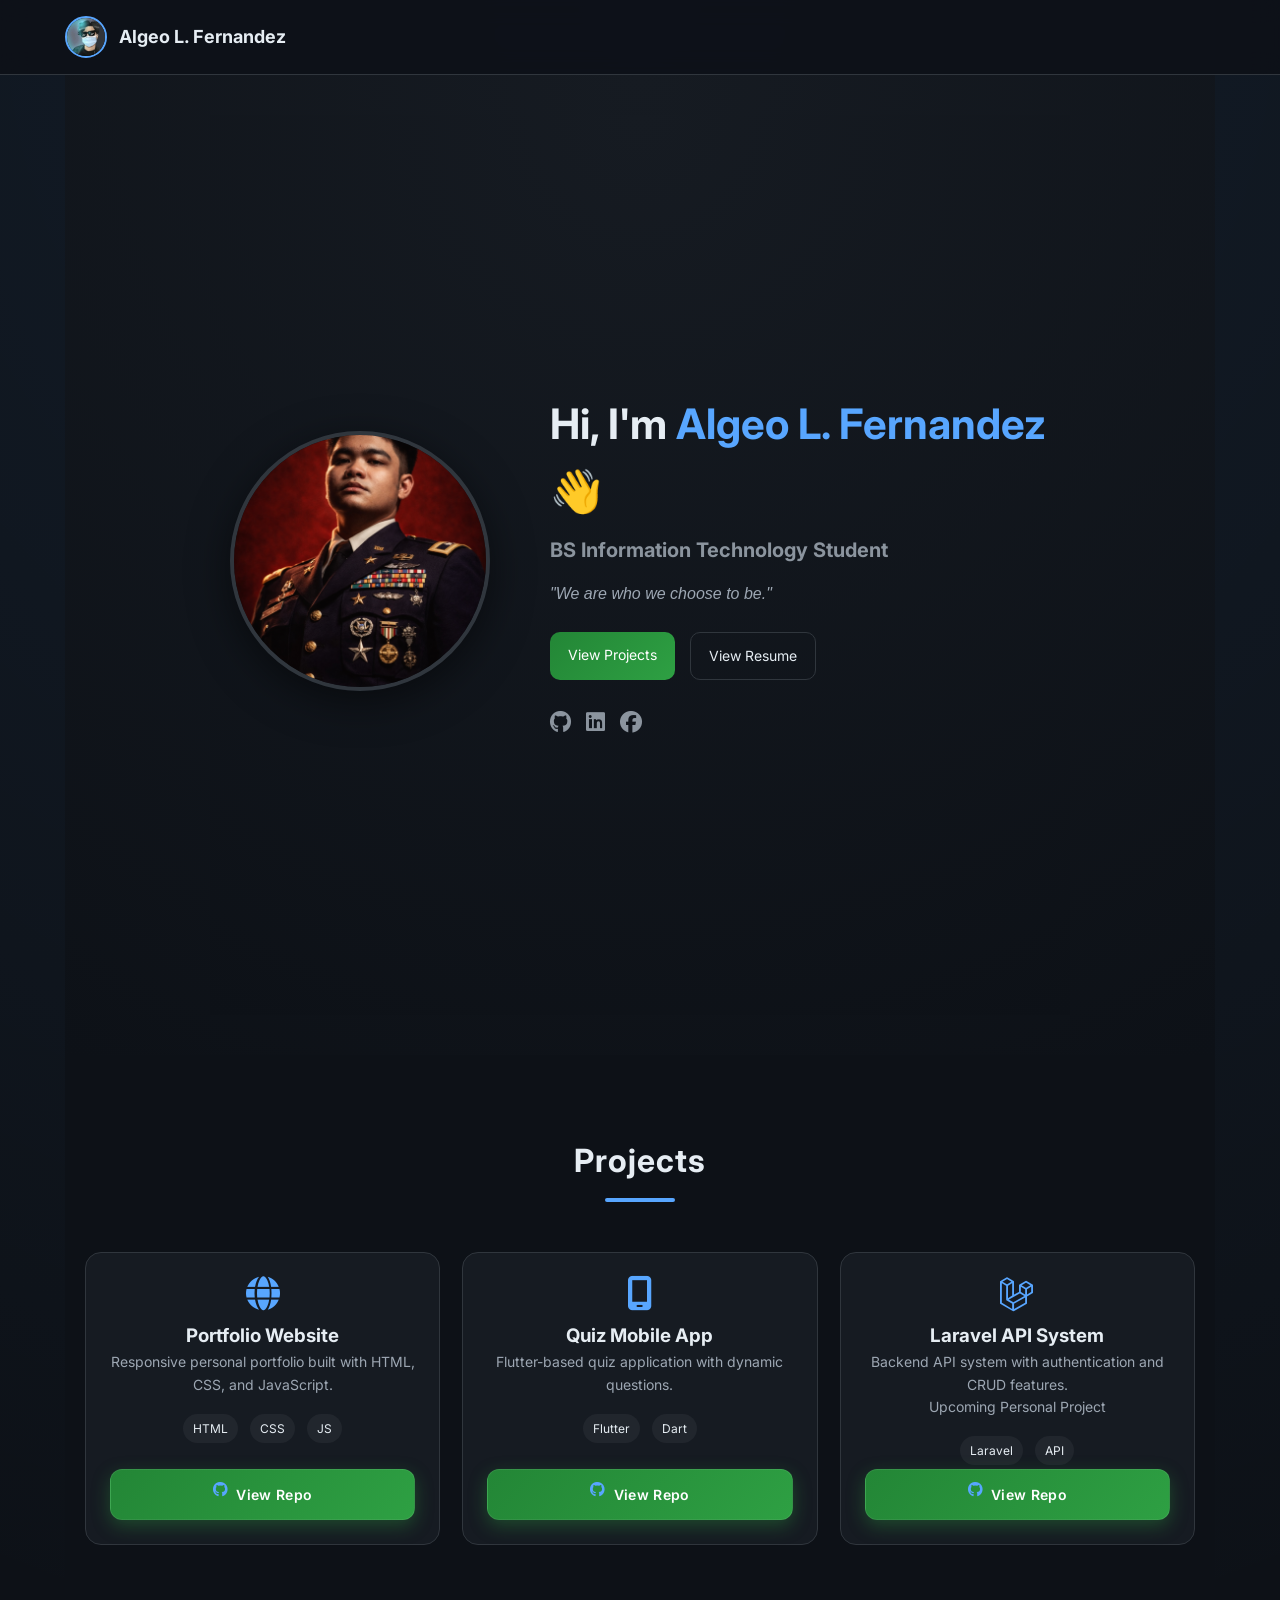
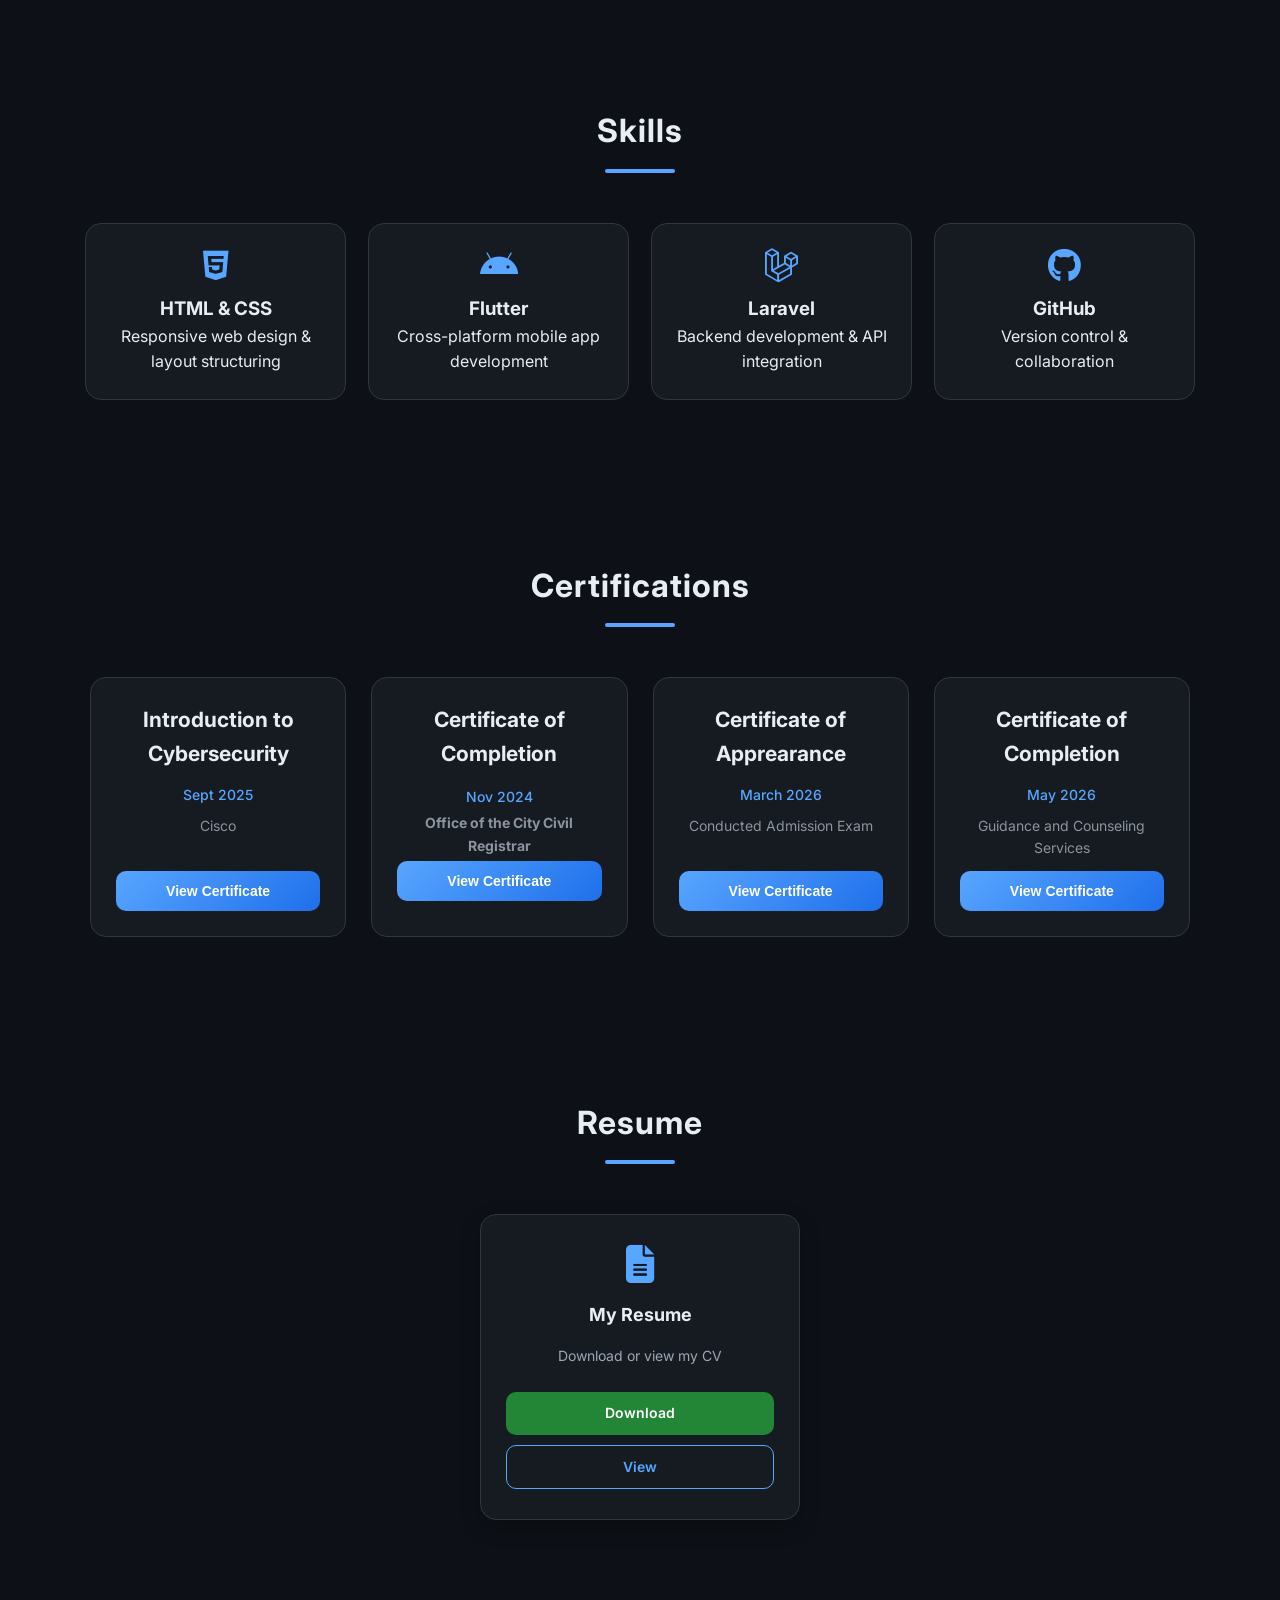
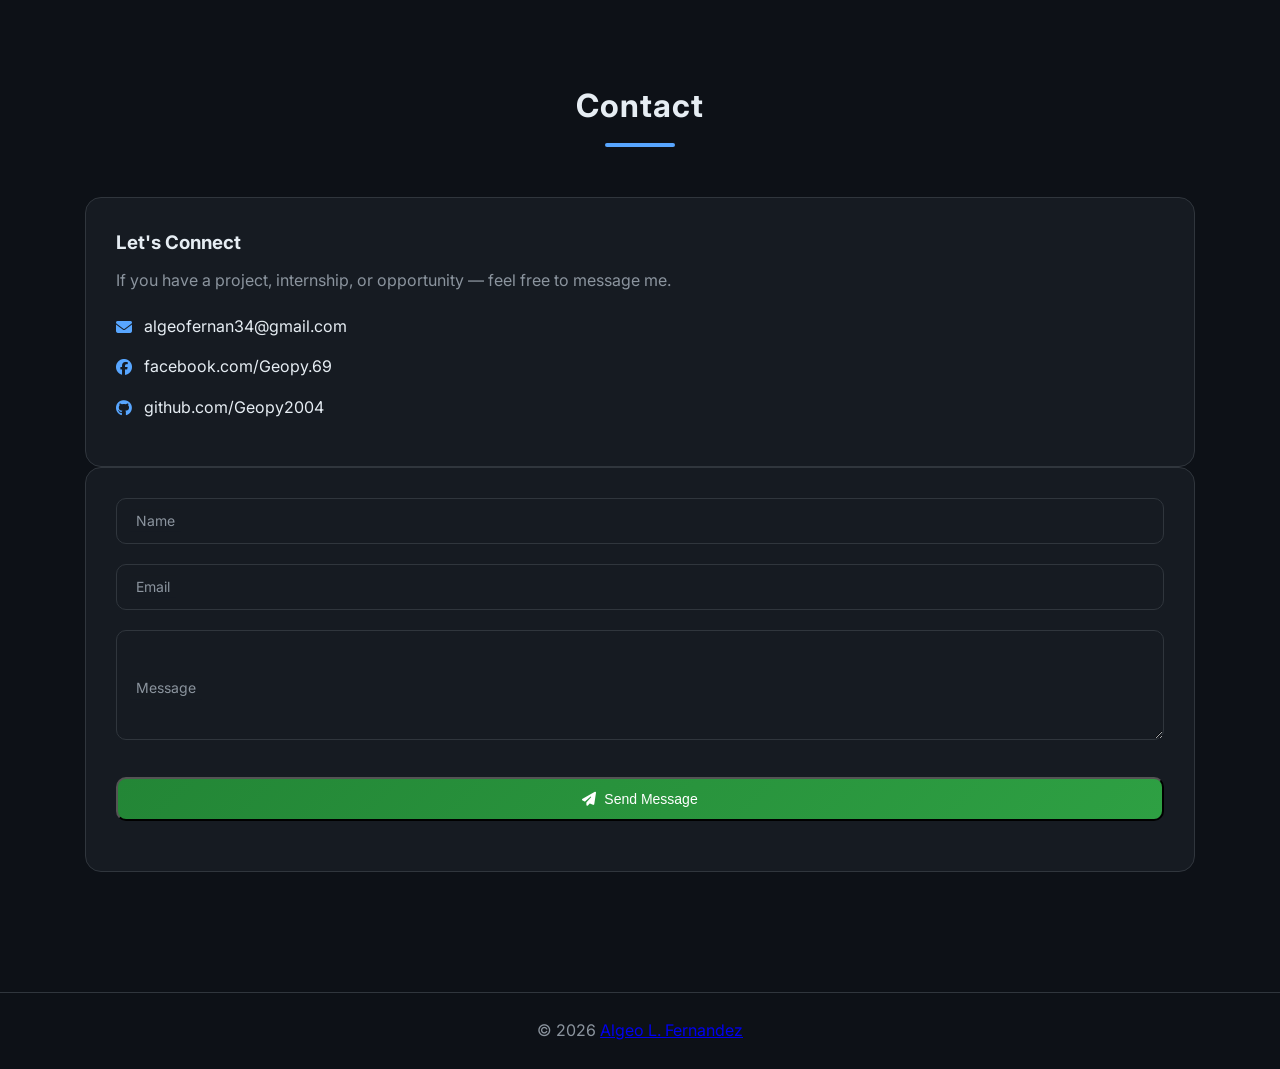
==== commit 23fd4aa3: "yasd" ====
--- a/index.html
+++ b/index.html
@@ -40,30 +40,45 @@
 
 <!-- PROFILE -->
 <section id="profile" class="hero">
-    <div class="hero-content">
-
-        <img src="assets/algeo.png" alt="Profile" class="hero-avatar">
-
-        <div class="hero-text">
-
-            <h1>Hi, I'm <span>Algeo L. Fernandez</span> 👋</h1>
-            <h3>BS Information Technology Student</h3>
-
-            <p>WE ARE WHO WE CHOOSE TO BE</p>
-
-            <div class="hero-buttons">
-                <a href="#projects" class="btn primary">View Projects</a>
-                <a href="#resume" class="btn outline">View Resume</a>
-            </div>
-
-            <div class="hero-socials">
-                <a href="https://github.com/Geopy2004" target="_blank"><i class="fa-brands fa-github"></i></a>
-                <a href="https://linkedin.com" target="_blank"><i class="fa-brands fa-linkedin"></i></a>
-                <a href="https://www.facebook.com/Geopy.69/" target="_blank"><i class="fa-brands fa-facebook"></i></a>
-            </div>
-
-        </div>
-    </div>
+    <section id="profile" class="hero">
+  <div class="hero-content">
+
+    <!-- LEFT: IMAGE -->
+    <div class="hero-image">
+      <img src="assets/algeo.png" alt="Algeo Fernandez">
+    </div>
+
+    <!-- RIGHT: TEXT -->
+    <div class="hero-text">
+      <h1>
+        Hi, I'm <span>Algeo L. Fernandez</span>
+        <span class="wave">👋</span>
+      </h1>
+
+      <h2>BS Information Technology Student</h2>
+
+      <p class="tagline">"We are who we choose to be."</p>
+
+      <div class="hero-buttons">
+        <a href="#projects" class="btn primary">View Projects</a>
+        <a href="#resume" class="btn outline">View Resume</a>
+      </div>
+
+      <div class="hero-socials">
+        <a href="https://github.com/Geopy2004" target="_blank">
+          <i class="fa-brands fa-github"></i>
+        </a>
+        <a href="https://linkedin.com" target="_blank">
+          <i class="fa-brands fa-linkedin"></i>
+        </a>
+        <a href="https://www.facebook.com/Geopy.69/" target="_blank">
+          <i class="fa-brands fa-facebook"></i>
+        </a>
+      </div>
+    </div>
+
+  </div>
+</section>
 </section>
 
 <!-- PROJECTS -->
--- a/css/main.css
+++ b/css/main.css
@@ -150,128 +150,159 @@
 }
 
 /* ===== HERO ===== */
-.hero{
-  padding:90px 0 70px;
-}
-
-.hero-content{
-  display:flex;
-  align-items:center;
-  justify-content:space-between;
-  gap:50px;
-  flex-wrap:wrap;
-}
-
-.hero-avatar{
-  width:190px;
-  height:190px;
-  border-radius:50%;
-  object-fit:cover;
-  border:4px solid var(--accent);
-  box-shadow:0 0 30px rgba(88,166,255,.25);
-  position:relative;
-}
-
-.hero-avatar::after{
-  content:"";
-  position:absolute;
-  inset:-10px;
-  border-radius:50%;
-  background:radial-gradient(circle, rgba(88,166,255,.25), transparent 70%);
-  z-index:-1;
-}
-
-.hero-text{
-  flex:1;
-  min-width:280px;
-}
-
-.hero-text h1{
-  font-size:2.7rem;
-  margin-bottom:10px;
-}
-
-.hero-text h1 span{
-  color:var(--accent);
-}
-
-.hero-text h3{
-  color:var(--muted);
-  margin-bottom:16px;
-}
-
-.hero-text p{
-  max-width:650px;
-  color:#c9d1d9;
-  font-size:15px;
+/* HERO SECTION */
+.hero {
+  min-height: 100vh;
+  display: flex;
+  align-items: center;
+  justify-content: center;
+  padding: 40px 20px;
+  background: radial-gradient(circle at top, #161b22, #0d1117);
+}
+
+/* CONTENT LAYOUT */
+.hero-content {
+  display: flex;
+  align-items: center;
+  justify-content: center;
+  gap: 60px;
+  max-width: 1100px;
+  width: 100%;
+  flex-wrap: wrap;
+}
+
+/* IMAGE */
+.hero-image img {
+  width: 260px;
+  height: 260px;
+  object-fit: cover;
+  border-radius: 50%;
+  border: 4px solid #30363d;
+  box-shadow: 0 10px 40px rgba(0,0,0,0.5);
+  transition: transform .4s ease;
+}
+
+.hero-image img:hover {
+  transform: scale(1.05);
+}
+
+/* TEXT */
+.hero-text {
+  max-width: 500px;
+}
+
+/* TITLE */
+.hero-text h1 {
+  font-size: 42px;
+  color: #e6edf3;
+  margin-bottom: 10px;
+}
+
+.hero-text h1 span {
+  color: #58a6ff;
+}
+
+/* SUBTITLE */
+.hero-text h2 {
+  font-size: 20px;
+  color: #8b949e;
+  margin-bottom: 15px;
+}
+
+/* TAGLINE */
+.tagline {
+  font-style: italic;
+  color: #9da7b3;
+  margin-bottom: 25px;
 }
 
 /* BUTTONS */
-.hero-buttons{
-  margin-top:24px;
-}
-
-.btn{
-  display:inline-block;
-  padding:12px 20px;
-  border-radius:10px;
-  text-decoration:none;
-  font-weight:600;
-  margin-right:10px;
-  transition:.25s;
-  position:relative;
-  overflow:hidden;
-}
-
-.btn::after{
-  content:"";
-  position:absolute;
-  width:0;
-  height:0;
-  background:rgba(255,255,255,0.2);
-  border-radius:50%;
-  top:50%;
-  left:50%;
-  transform:translate(-50%,-50%);
-  transition:.4s;
-}
-
-.btn:hover::after{
-  width:200%;
-  height:500%;
-}
-
-.primary{
-  background:var(--accent);
-  color:#000;
-}
-
-.outline{
-  border:1px solid var(--accent);
-  color:var(--accent);
-}
-
-.outline:hover{
-  background:var(--accent);
-  color:#000;
-}
-
-/* SOCIAL */
-.hero-socials{
-  margin-top:20px;
-}
-
-.hero-socials a{
-  font-size:20px;
-  margin-right:14px;
-  color:#c9d1d9;
-  transition:.25s;
-}
-
-.hero-socials a:hover{
-  color:var(--accent);
-  transform:translateY(-2px);
-}
+.hero-buttons {
+  display: flex;
+  gap: 15px;
+  margin-bottom: 25px;
+}
+
+.btn {
+  padding: 12px 18px;
+  border-radius: 10px;
+  text-decoration: none;
+  font-size: 14px;
+  transition: 0.3s;
+}
+
+/* PRIMARY BUTTON */
+.btn.primary {
+  background: linear-gradient(135deg, #238636, #2ea043);
+  color: white;
+}
+
+.btn.primary:hover {
+  transform: translateY(-2px);
+}
+
+/* OUTLINE BUTTON */
+.btn.outline {
+  border: 1px solid #30363d;
+  color: #e6edf3;
+}
+
+.btn.outline:hover {
+  background: #21262d;
+}
+
+/* SOCIAL ICONS */
+.hero-socials {
+  display: flex;
+  gap: 15px;
+}
+
+.hero-socials a {
+  font-size: 22px;
+  color: #8b949e;
+  transition: 0.3s;
+}
+
+.hero-socials a:hover {
+  color: #58a6ff;
+  transform: translateY(-3px);
+}
+
+/* WAVE ANIMATION */
+.wave {
+  display: inline-block;
+  animation: wave 2s infinite;
+}
+
+@keyframes wave {
+  0% { transform: rotate(0deg); }
+  15% { transform: rotate(14deg); }
+  30% { transform: rotate(-8deg); }
+  40% { transform: rotate(14deg); }
+  50% { transform: rotate(-4deg); }
+  60% { transform: rotate(10deg); }
+  70% { transform: rotate(0deg); }
+}
+
+/* RESPONSIVE */
+@media (max-width: 768px) {
+  .hero-content {
+    flex-direction: column;
+    text-align: center;
+  }
+
+  .hero-text h1 {
+    font-size: 32px;
+  }
+
+  .hero-buttons {
+    justify-content: center;
+  }
+
+  .hero-socials {
+    justify-content: center;
+  }
+} 
 
 /* ===== GRID ===== */
 .skills-grid,
@@ -397,94 +428,106 @@
    CERTIFICATE CARD (IMPROVED)
 ========================= */
 
-.cert-card{
-  display:flex;
-  flex-direction:column;
-  justify-content:space-between;
-  text-align:center;
-  min-height:240px;
-  padding:20px;
-  border-radius:14px;
-  background:var(--card);
-  border:1px solid var(--border);
-  box-shadow:0 6px 18px rgba(0,0,0,0.25);
-  transition:transform .25s ease, box-shadow .25s ease;
-}
-
-.cert-card:hover{
-  transform:translateY(-5px);
-  box-shadow:0 10px 25px rgba(0,0,0,0.35);
-}
-
-/* DESCRIPTION AREA */
-.cert-card p{
-  margin:6px 0;
-  font-size:14px;
-  min-height:40px;
-  color:#9da7b3;
-}
-
-/* DESCRIPTION AREA */
-.cert-card p{
-  margin:6px 0;
-  font-size:14px;
-  color:#9da7b3;
-}
-
-/* FIRST <p> (Title) */
-.cert-card p:nth-child(1){
-  font-weight:600;
-  font-size:16px;
-  color:#e6edf3;
-  min-height:48px; /* only title gets height */
-}
-
-/* SECOND <p> (Issuer) */
-.cert-card p:nth-child(2){
-  font-size:13px;
-  color:#8b949e;
-  min-height:40px;
-}
-
-/* THIRD <p> (Date / Extra) */
-.cert-card p:nth-child(3){
-  font-style:italic;
-  font-size:12px;
-  color:#6e7681;
-  min-height:30px;
+/* SECTION */
+.section {
+  padding: 80px 20px;
+  background: #0d1117;
+}
+
+/* TITLE */
+.section-title {
+  text-align: center;
+  font-size: 32px;
+  color: #e6edf3;
+  margin-bottom: 50px;
+}
+
+/* GRID */
+.cert-grid {
+  display: grid;
+  grid-template-columns: repeat(auto-fit, minmax(250px, 1fr));
+  gap: 25px;
+  max-width: 1100px;
+  margin: auto;
+}
+
+/* CARD */
+.cert-card {
+  background: #161b22;
+  border: 1px solid #30363d;
+  border-radius: 16px;
+  padding: 25px;
+  display: flex;
+  flex-direction: column;
+  justify-content: space-between;
+  min-height: 220px;
+  transition: 0.3s;
+  position: relative;
+  overflow: hidden;
+}
+
+/* HOVER EFFECT */
+.cert-card:hover {
+  transform: translateY(-8px);
+  border-color: #58a6ff;
+  box-shadow: 0 10px 30px rgba(0,0,0,0.5);
+}
+
+/* TITLE */
+.cert-card h3 {
+  font-size: 21px;
+  color: #e6edf3;
+  margin-bottom: 10px;
+}
+
+/* TEXT */
+.cert-card p {
+  color: #8b949e;
+  font-size: 14px;
+  margin: 4px 0;
+}
+
+/* DATE STYLE */
+.cert-card p:first-of-type {
+  color: #58a6ff;
+  font-weight: 500;
 }
 
 /* BUTTON */
-.view-cert{
-  margin-top:15px;
-  padding:12px 14px;
-  border:none;
-  border-radius:10px;
-  background:linear-gradient(135deg,var(--accent),var(--accent-strong));
-  color:#fff;
-  cursor:pointer;
-  font-weight:600;
-  transition:all .25s ease;
-  width:100%;
-  letter-spacing:0.3px;
-}
-
-.view-cert:hover{
-  transform:scale(1.03);
-  filter:brightness(1.1);
-}
-
-.view-cert:active{
-  transform:scale(0.98);
-}
-/* CONTACT */
-.contact-container{
-  display:grid;
-  grid-template-columns:1fr 1fr;
-  gap:40px;
-  margin-top:40px;
-}
-
+.view-cert {
+  margin-top: auto;
+  padding: 12px;
+  border: none;
+  border-radius: 10px;
+  background: linear-gradient(135deg, #238636, #2ea043);
+  color: white;
+  font-size: 14px;
+  cursor: pointer;
+  transition: 0.3s;
+}
+
+/* BUTTON HOVER */
+.view-cert:hover {
+  transform: translateY(-2px);
+  background: linear-gradient(135deg, #2ea043, #3fb950);
+}
+
+/* SUBTLE TOP GLOW LINE */
+.cert-card::before {
+  content: "";
+  position: absolute;
+  top: 0;
+  left: 0;
+  width: 100%;
+  height: 3px;
+  background: linear-gradient(to right, #58a6ff, transparent);
+  opacity: 0;
+  transition: 0.3s;
+}
+
+.cert-card:hover::before {
+  opacity: 1;
+}
 /* LEFT INFO */
 .contact-info{
   background:var(--card);
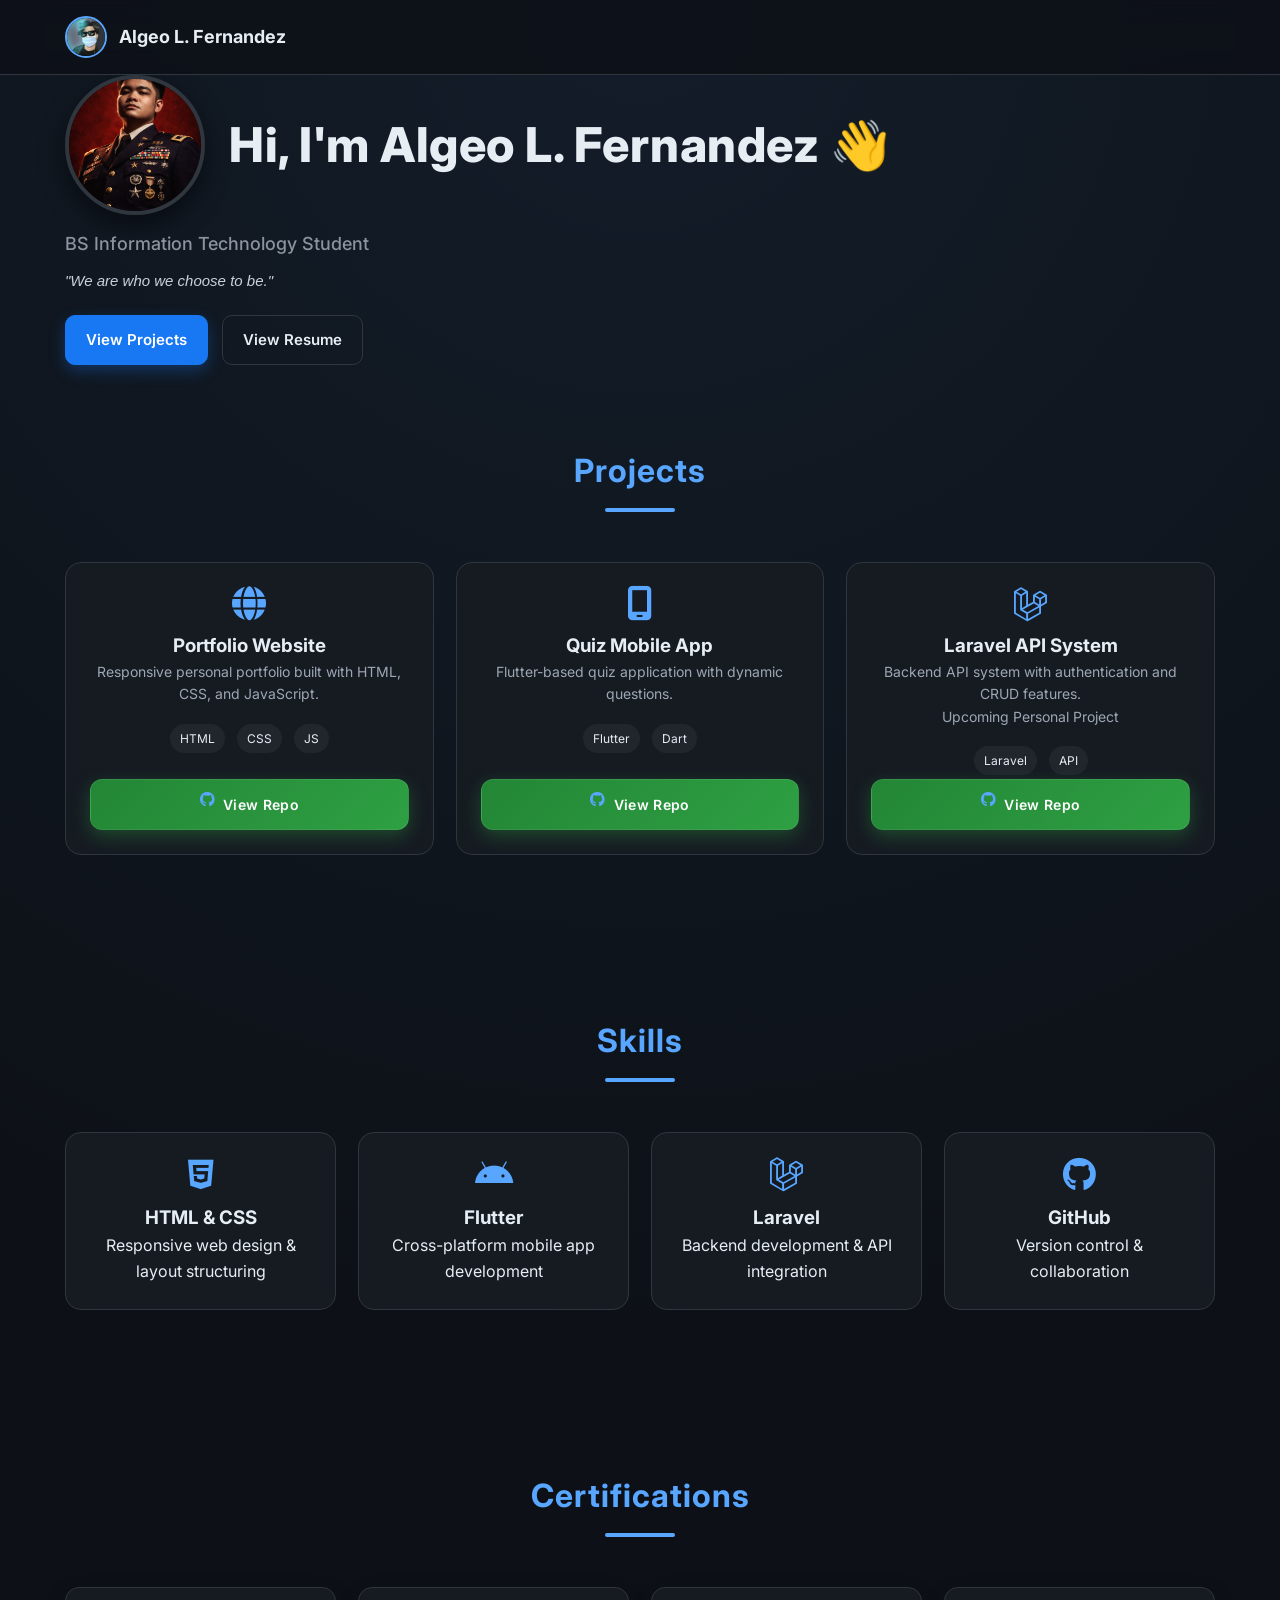
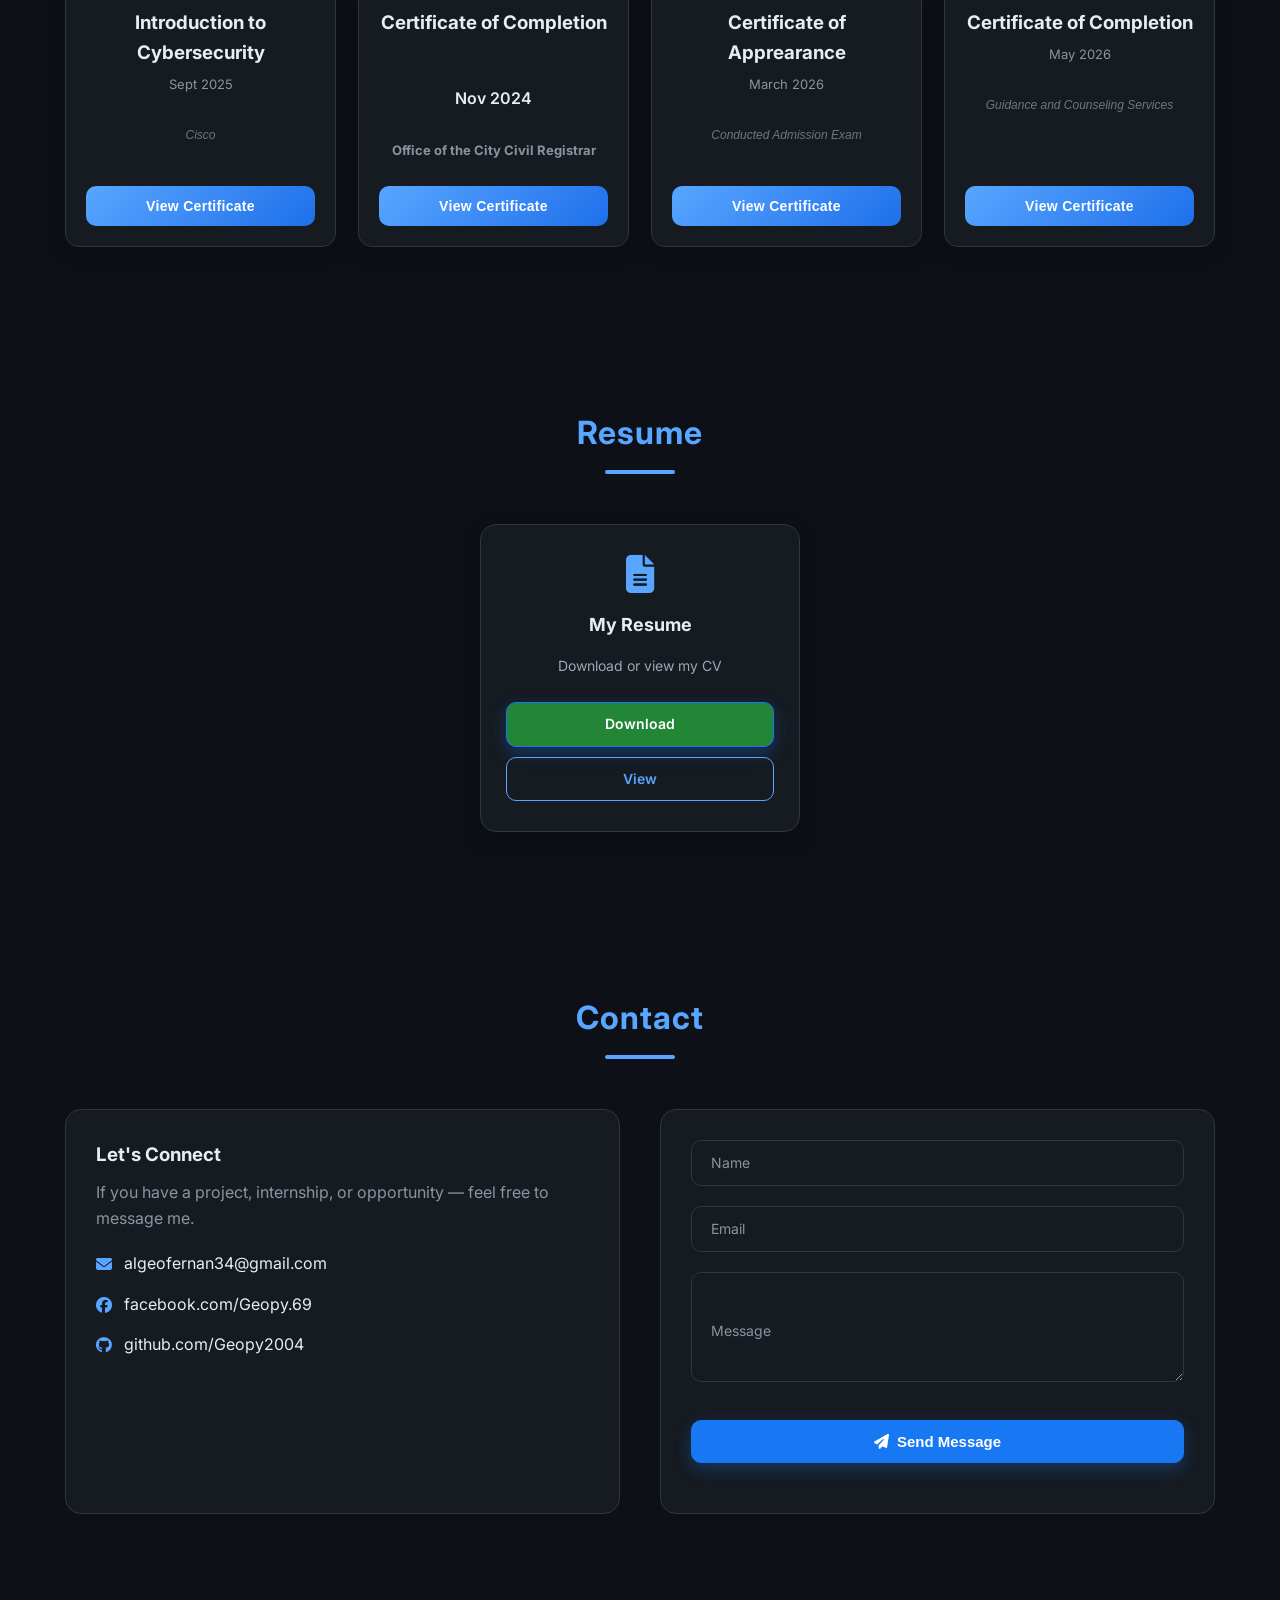
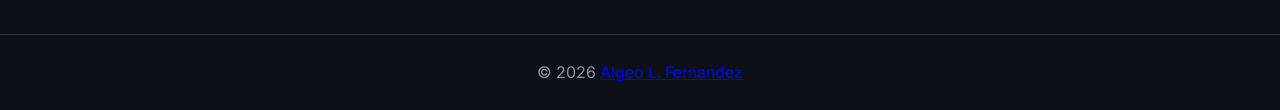
==== commit cc2c130b: "yasd" ====
--- a/index.html
+++ b/index.html
@@ -38,49 +38,29 @@
 
 <main class="container">
 
-<!-- PROFILE -->
-<section id="profile" class="hero">
-    <section id="profile" class="hero">
-  <div class="hero-content">
-
-    <!-- LEFT: IMAGE -->
-    <div class="hero-image">
-      <img src="assets/algeo.png" alt="Algeo Fernandez">
-    </div>
-
-    <!-- RIGHT: TEXT -->
-    <div class="hero-text">
-      <h1>
-        Hi, I'm <span>Algeo L. Fernandez</span>
-        <span class="wave">👋</span>
-      </h1>
-
-      <h2>BS Information Technology Student</h2>
-
-      <p class="tagline">"We are who we choose to be."</p>
-
-      <div class="hero-buttons">
-        <a href="#projects" class="btn primary">View Projects</a>
-        <a href="#resume" class="btn outline">View Resume</a>
-      </div>
-
-      <div class="hero-socials">
-        <a href="https://github.com/Geopy2004" target="_blank">
-          <i class="fa-brands fa-github"></i>
-        </a>
-        <a href="https://linkedin.com" target="_blank">
-          <i class="fa-brands fa-linkedin"></i>
-        </a>
-        <a href="https://www.facebook.com/Geopy.69/" target="_blank">
-          <i class="fa-brands fa-facebook"></i>
-        </a>
-      </div>
-    </div>
-
+<div class="hero-text">
+
+  <!-- NAME + PROFILE INLINE -->
+  <div class="hero-header">
+    <img src="assets/algeo.png" alt="Algeo Fernandez" class="hero-inline-img">
+
+    <h1>
+      Hi, I'm <span>Algeo L. Fernandez</span>
+      <span class="wave">👋</span>
+    </h1>
   </div>
-</section>
-</section>
-
+
+  <h2>BS Information Technology Student</h2>
+
+  <p class="tagline">"We are who we choose to be."</p>
+
+  <!-- BUTTONS -->
+  <div class="hero-buttons">
+    <a href="#projects" class="btn primary">View Projects</a>
+    <a href="#resume" class="btn outline">View Resume</a>
+  </div>
+
+</div>
 <!-- PROJECTS -->
 <section id="projects" class="section">
     <h2 class="section-title">Projects</h2>
--- a/css/main.css
+++ b/css/main.css
@@ -149,161 +149,122 @@
   cursor:pointer;
 }
 
-/* ===== HERO ===== */
-/* HERO SECTION */
-.hero {
-  min-height: 100vh;
-  display: flex;
-  align-items: center;
-  justify-content: center;
-  padding: 40px 20px;
-  background: radial-gradient(circle at top, #161b22, #0d1117);
-}
-
-/* CONTENT LAYOUT */
-.hero-content {
-  display: flex;
-  align-items: center;
-  justify-content: center;
-  gap: 60px;
-  max-width: 1100px;
-  width: 100%;
-  flex-wrap: wrap;
-}
-
-/* IMAGE */
-.hero-image img {
-  width: 260px;
-  height: 260px;
-  object-fit: cover;
-  border-radius: 50%;
-  border: 4px solid #30363d;
-  box-shadow: 0 10px 40px rgba(0,0,0,0.5);
-  transition: transform .4s ease;
-}
-
-.hero-image img:hover {
-  transform: scale(1.05);
-}
-
-/* TEXT */
-.hero-text {
-  max-width: 500px;
-}
-
-/* TITLE */
-.hero-text h1 {
-  font-size: 42px;
-  color: #e6edf3;
-  margin-bottom: 10px;
-}
-
-.hero-text h1 span {
-  color: #58a6ff;
+/* ===== BIG FACEBOOK-STYLE HERO ===== */
+
+.hero{
+  padding:100px 0 80px;
+}
+
+/* HEADER ROW */
+.hero-header{
+  display:flex;
+  align-items:center;
+  gap:24px;
+  margin-bottom:15px;
+}
+
+/* BIG PROFILE PICTURE */
+.hero-inline-img{
+  width:140px;
+  height:140px;
+  border-radius:50%;
+  object-fit:cover;
+
+  border:4px solid var(--border);
+  box-shadow:0 10px 25px rgba(0,0,0,0.5);
+}
+
+/* NAME (BIG AND STRONG) */
+.hero-text h1{
+  font-size:3rem;
+  font-weight:800;
+  margin:0;
+  letter-spacing:0.5px;
 }
 
 /* SUBTITLE */
-.hero-text h2 {
-  font-size: 20px;
-  color: #8b949e;
-  margin-bottom: 15px;
+.hero-text h2{
+  font-size:18px;
+  color:var(--muted);
+  margin-top:6px;
+  font-weight:500;
 }
 
 /* TAGLINE */
-.tagline {
-  font-style: italic;
-  color: #9da7b3;
-  margin-bottom: 25px;
-}
-
-/* BUTTONS */
-.hero-buttons {
-  display: flex;
-  gap: 15px;
-  margin-bottom: 25px;
-}
-
-.btn {
-  padding: 12px 18px;
-  border-radius: 10px;
-  text-decoration: none;
-  font-size: 14px;
-  transition: 0.3s;
-}
-
-/* PRIMARY BUTTON */
-.btn.primary {
-  background: linear-gradient(135deg, #238636, #2ea043);
-  color: white;
-}
-
-.btn.primary:hover {
-  transform: translateY(-2px);
+.tagline{
+  font-size:15px;
+  color:#c9d1d9;
+  margin-top:10px;
+  font-style:italic;
+}
+
+/* BUTTONS (BIG SOCIAL STYLE) */
+.hero-buttons{
+  display:flex;
+  gap:14px;
+  margin-top:22px;
+  flex-wrap:wrap;
+}
+
+/* BASE BUTTON BIG */
+.btn{
+  padding:12px 20px;
+  border-radius:10px;
+  font-size:15px;
+  font-weight:600;
+  text-decoration:none;
+  transition:.25s ease;
+  display:inline-flex;
+  align-items:center;
+  justify-content:center;
+}
+
+/* PRIMARY FACEBOOK BLUE */
+.primary{
+  background:#1877f2;
+  color:#fff;
+  border:1px solid #1877f2;
+  box-shadow:0 6px 16px rgba(24,119,242,0.3);
+}
+
+.primary:hover{
+  background:#145dbf;
+  transform:translateY(-2px);
 }
 
 /* OUTLINE BUTTON */
-.btn.outline {
-  border: 1px solid #30363d;
-  color: #e6edf3;
-}
-
-.btn.outline:hover {
-  background: #21262d;
-}
-
-/* SOCIAL ICONS */
-.hero-socials {
-  display: flex;
-  gap: 15px;
-}
-
-.hero-socials a {
-  font-size: 22px;
-  color: #8b949e;
-  transition: 0.3s;
-}
-
-.hero-socials a:hover {
-  color: #58a6ff;
-  transform: translateY(-3px);
-}
-
-/* WAVE ANIMATION */
-.wave {
-  display: inline-block;
-  animation: wave 2s infinite;
-}
-
-@keyframes wave {
-  0% { transform: rotate(0deg); }
-  15% { transform: rotate(14deg); }
-  30% { transform: rotate(-8deg); }
-  40% { transform: rotate(14deg); }
-  50% { transform: rotate(-4deg); }
-  60% { transform: rotate(10deg); }
-  70% { transform: rotate(0deg); }
-}
-
-/* RESPONSIVE */
-@media (max-width: 768px) {
-  .hero-content {
-    flex-direction: column;
-    text-align: center;
-  }
-
-  .hero-text h1 {
-    font-size: 32px;
-  }
-
-  .hero-buttons {
-    justify-content: center;
-  }
-
-  .hero-socials {
-    justify-content: center;
-  }
-} 
-
+.outline{
+  background:transparent;
+  border:1px solid var(--border);
+  color:var(--text);
+}
+
+.outline:hover{
+  background:rgba(255,255,255,0.06);
+  transform:translateY(-2px);
+}
+
+/* MOBILE BIG STYLE */
+@media(max-width:768px){
+
+  .hero-header{
+    flex-direction:column;
+    text-align:center;
+  }
+
+  .hero-inline-img{
+    width:160px;
+    height:160px;
+  }
+
+  .hero-text h1{
+    font-size:2.2rem;
+  }
+
+  .hero-buttons{
+    justify-content:center;
+  }
+}
 /* ===== GRID ===== */
 .skills-grid,
 .projects-grid,
@@ -428,106 +389,94 @@
    CERTIFICATE CARD (IMPROVED)
 ========================= */
 
-/* SECTION */
-.section {
-  padding: 80px 20px;
-  background: #0d1117;
-}
-
-/* TITLE */
-.section-title {
-  text-align: center;
-  font-size: 32px;
-  color: #e6edf3;
-  margin-bottom: 50px;
-}
-
-/* GRID */
-.cert-grid {
-  display: grid;
-  grid-template-columns: repeat(auto-fit, minmax(250px, 1fr));
-  gap: 25px;
-  max-width: 1100px;
-  margin: auto;
-}
-
-/* CARD */
-.cert-card {
-  background: #161b22;
-  border: 1px solid #30363d;
-  border-radius: 16px;
-  padding: 25px;
-  display: flex;
-  flex-direction: column;
-  justify-content: space-between;
-  min-height: 220px;
-  transition: 0.3s;
-  position: relative;
-  overflow: hidden;
-}
-
-/* HOVER EFFECT */
-.cert-card:hover {
-  transform: translateY(-8px);
-  border-color: #58a6ff;
-  box-shadow: 0 10px 30px rgba(0,0,0,0.5);
-}
-
-/* TITLE */
-.cert-card h3 {
-  font-size: 21px;
-  color: #e6edf3;
-  margin-bottom: 10px;
-}
-
-/* TEXT */
-.cert-card p {
-  color: #8b949e;
-  font-size: 14px;
-  margin: 4px 0;
-}
-
-/* DATE STYLE */
-.cert-card p:first-of-type {
-  color: #58a6ff;
-  font-weight: 500;
+.cert-card{
+  display:flex;
+  flex-direction:column;
+  justify-content:space-between;
+  text-align:center;
+  min-height:240px;
+  padding:20px;
+  border-radius:14px;
+  background:var(--card);
+  border:1px solid var(--border);
+  box-shadow:0 6px 18px rgba(0,0,0,0.25);
+  transition:transform .25s ease, box-shadow .25s ease;
+}
+
+.cert-card:hover{
+  transform:translateY(-5px);
+  box-shadow:0 10px 25px rgba(0,0,0,0.35);
+}
+
+/* DESCRIPTION AREA */
+.cert-card p{
+  margin:6px 0;
+  font-size:14px;
+  min-height:40px;
+  color:#9da7b3;
+}
+
+/* DESCRIPTION AREA */
+.cert-card p{
+  margin:6px 0;
+  font-size:14px;
+  color:#9da7b3;
+}
+
+/* FIRST <p> (Title) */
+.cert-card p:nth-child(1){
+  font-weight:600;
+  font-size:16px;
+  color:#e6edf3;
+  min-height:48px; /* only title gets height */
+}
+
+/* SECOND <p> (Issuer) */
+.cert-card p:nth-child(2){
+  font-size:13px;
+  color:#8b949e;
+  min-height:40px;
+}
+
+/* THIRD <p> (Date / Extra) */
+.cert-card p:nth-child(3){
+  font-style:italic;
+  font-size:12px;
+  color:#6e7681;
+  min-height:30px;
 }
 
 /* BUTTON */
-.view-cert {
-  margin-top: auto;
-  padding: 12px;
-  border: none;
-  border-radius: 10px;
-  background: linear-gradient(135deg, #238636, #2ea043);
-  color: white;
-  font-size: 14px;
-  cursor: pointer;
-  transition: 0.3s;
-}
-
-/* BUTTON HOVER */
-.view-cert:hover {
-  transform: translateY(-2px);
-  background: linear-gradient(135deg, #2ea043, #3fb950);
-}
-
-/* SUBTLE TOP GLOW LINE */
-.cert-card::before {
-  content: "";
-  position: absolute;
-  top: 0;
-  left: 0;
-  width: 100%;
-  height: 3px;
-  background: linear-gradient(to right, #58a6ff, transparent);
-  opacity: 0;
-  transition: 0.3s;
-}
-
-.cert-card:hover::before {
-  opacity: 1;
-}
+.view-cert{
+  margin-top:15px;
+  padding:12px 14px;
+  border:none;
+  border-radius:10px;
+  background:linear-gradient(135deg,var(--accent),var(--accent-strong));
+  color:#fff;
+  cursor:pointer;
+  font-weight:600;
+  transition:all .25s ease;
+  width:100%;
+  letter-spacing:0.3px;
+}
+
+.view-cert:hover{
+  transform:scale(1.03);
+  filter:brightness(1.1);
+}
+
+.view-cert:active{
+  transform:scale(0.98);
+}
+/* CONTACT */
+.contact-container{
+  display:grid;
+  grid-template-columns:1fr 1fr;
+  gap:40px;
+  margin-top:40px;
+}
+
 /* LEFT INFO */
 .contact-info{
   background:var(--card);
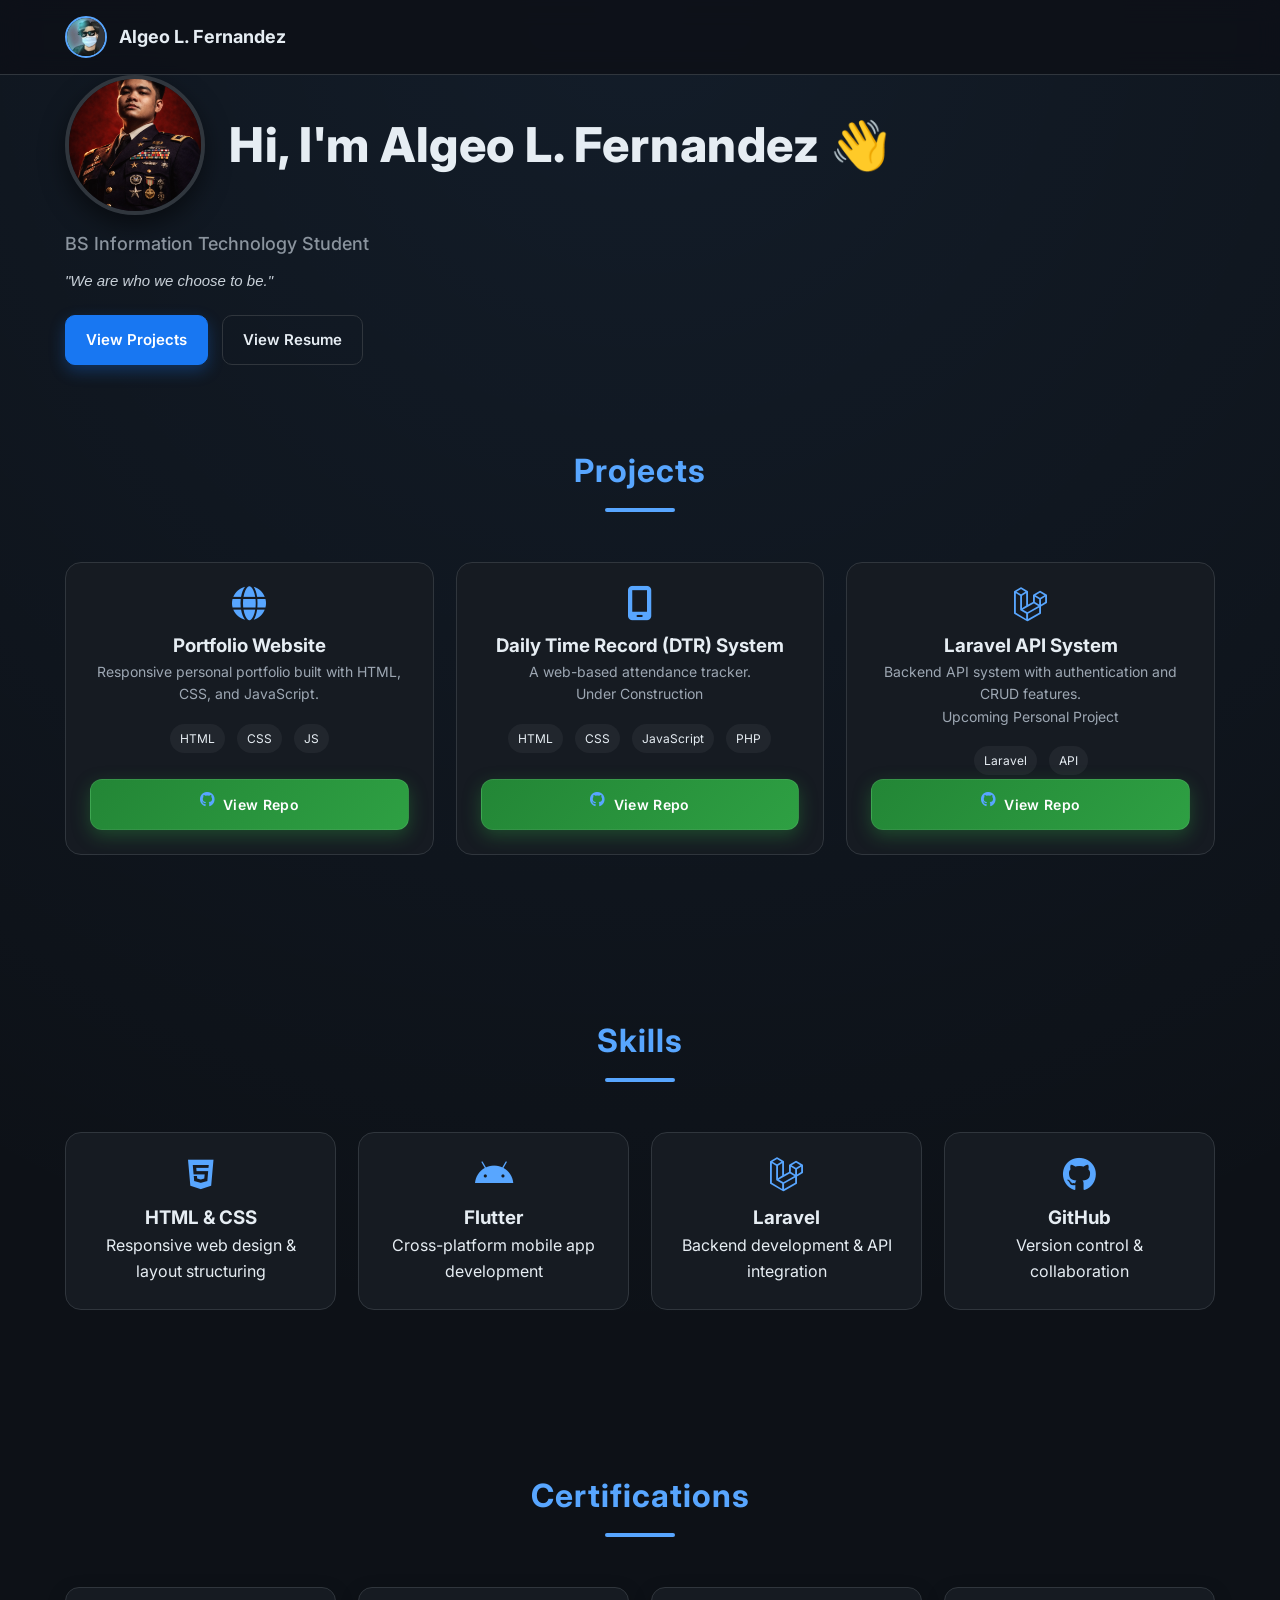
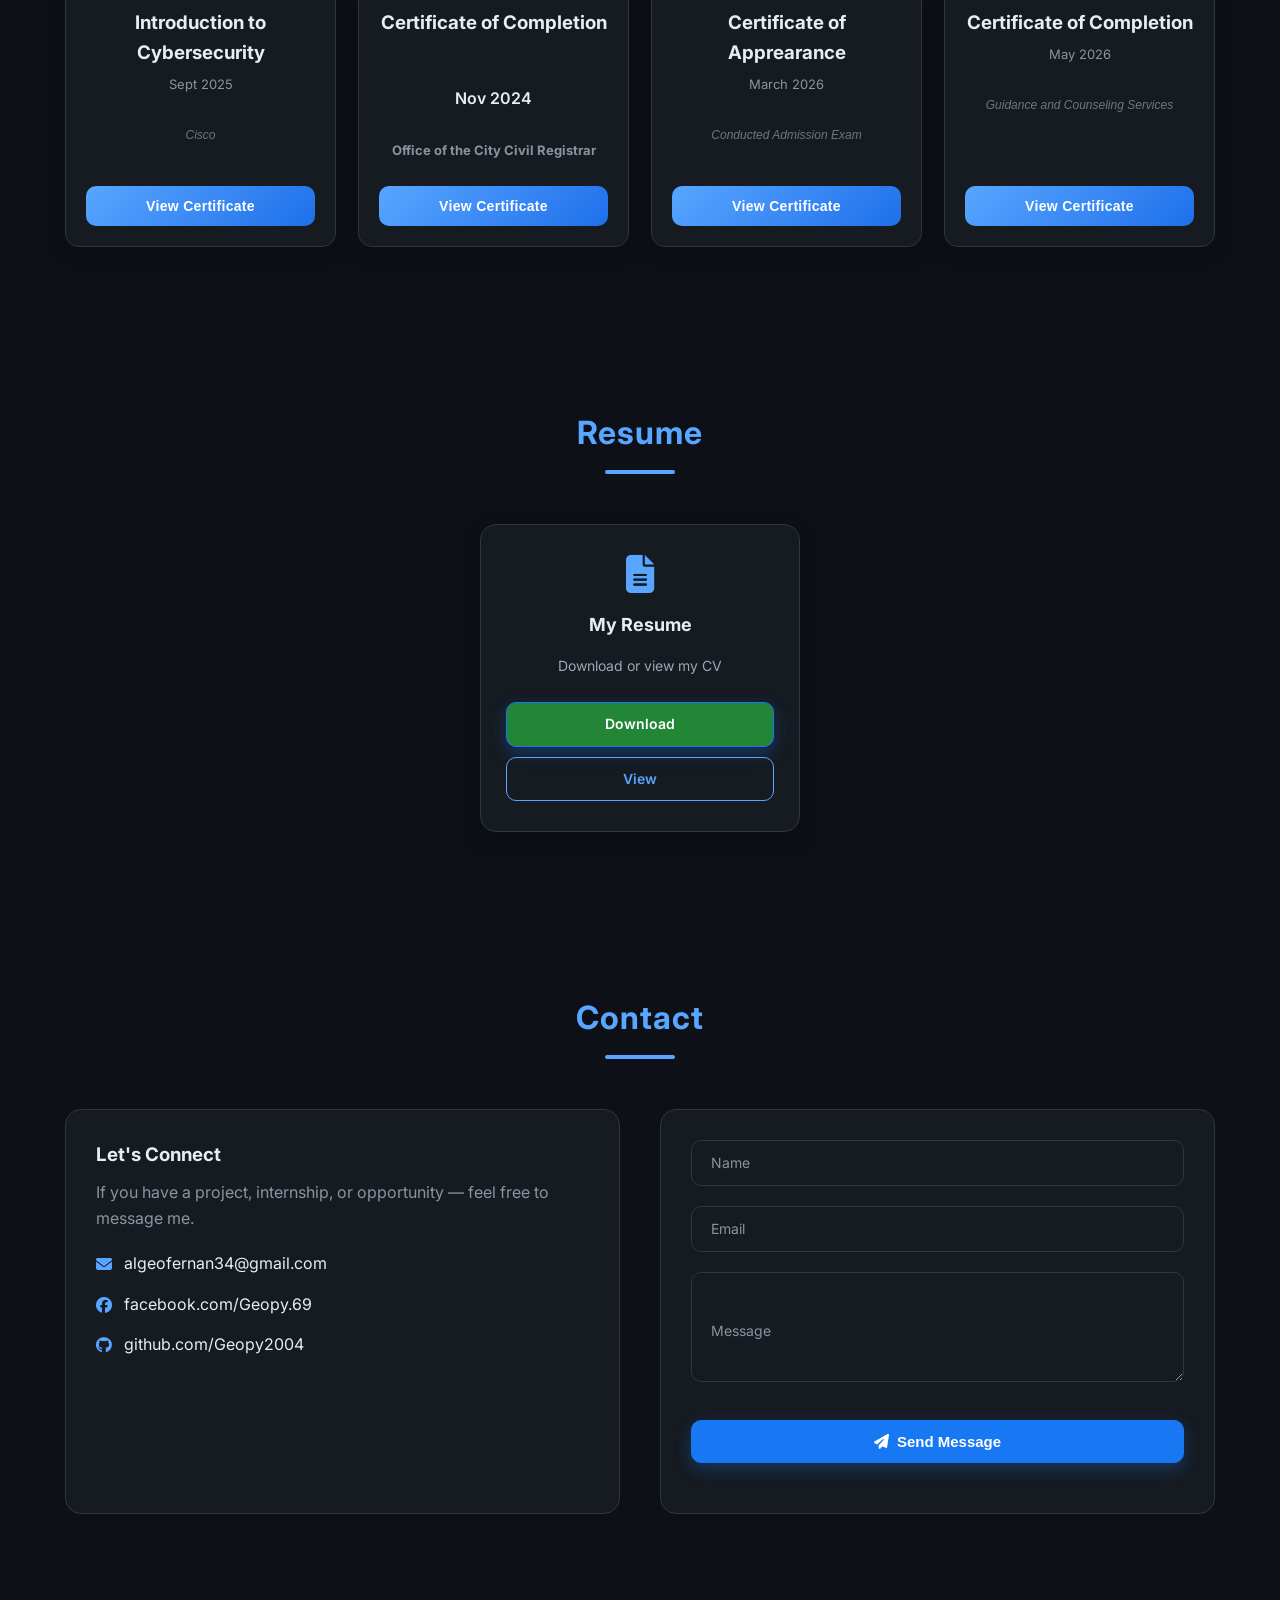
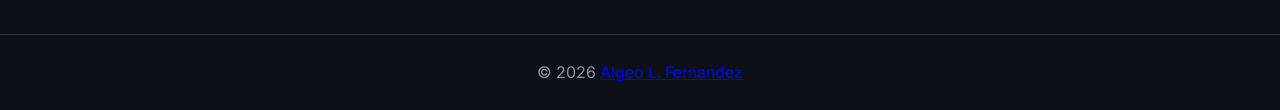
==== commit a9481c40: "ben10" ====
--- a/index.html
+++ b/index.html
@@ -79,23 +79,31 @@
             </div>
 
             <!-- GITHUB LINK -->
-            <a href="https://github.com/yourusername/portfolio-website" target="_blank" class="repo-btn">
+            <a href="https://github.com/Geopy2004/Geo-portfolio" target="_blank" class="repo-btn">
                 <i class="fa-brands fa-github"></i> View Repo
             </a>
         </div>
 
         <div class="project-card">
             <i class="fa-solid fa-mobile-screen"></i>
-            <h3>Quiz Mobile App</h3>
-            <p>Flutter-based quiz application with dynamic questions.</p>
-
-            <div class="project-tags">
-                <span>Flutter</span>
-                <span>Dart</span>
-            </div>
+<h3>Daily Time Record (DTR) System</h3>
+
+<p>
+A web-based 
+attendance tracker.                 
+</p>
+<p>
+    Under Construction
+</p>
+<div class="project-tags">
+    <span>HTML</span>
+    <span>CSS</span>
+    <span>JavaScript</span>
+    <span>PHP</span>
+</div>
 
             <!-- GITHUB LINK -->
-            <a href="https://github.com/yourusername/quiz-mobile-app" target="_blank" class="repo-btn">
+            <a href="https://github.com/Geopy2004/DTR" target="_blank" class="repo-btn">
                 <i class="fa-brands fa-github"></i> View Repo
             </a>
         </div>
